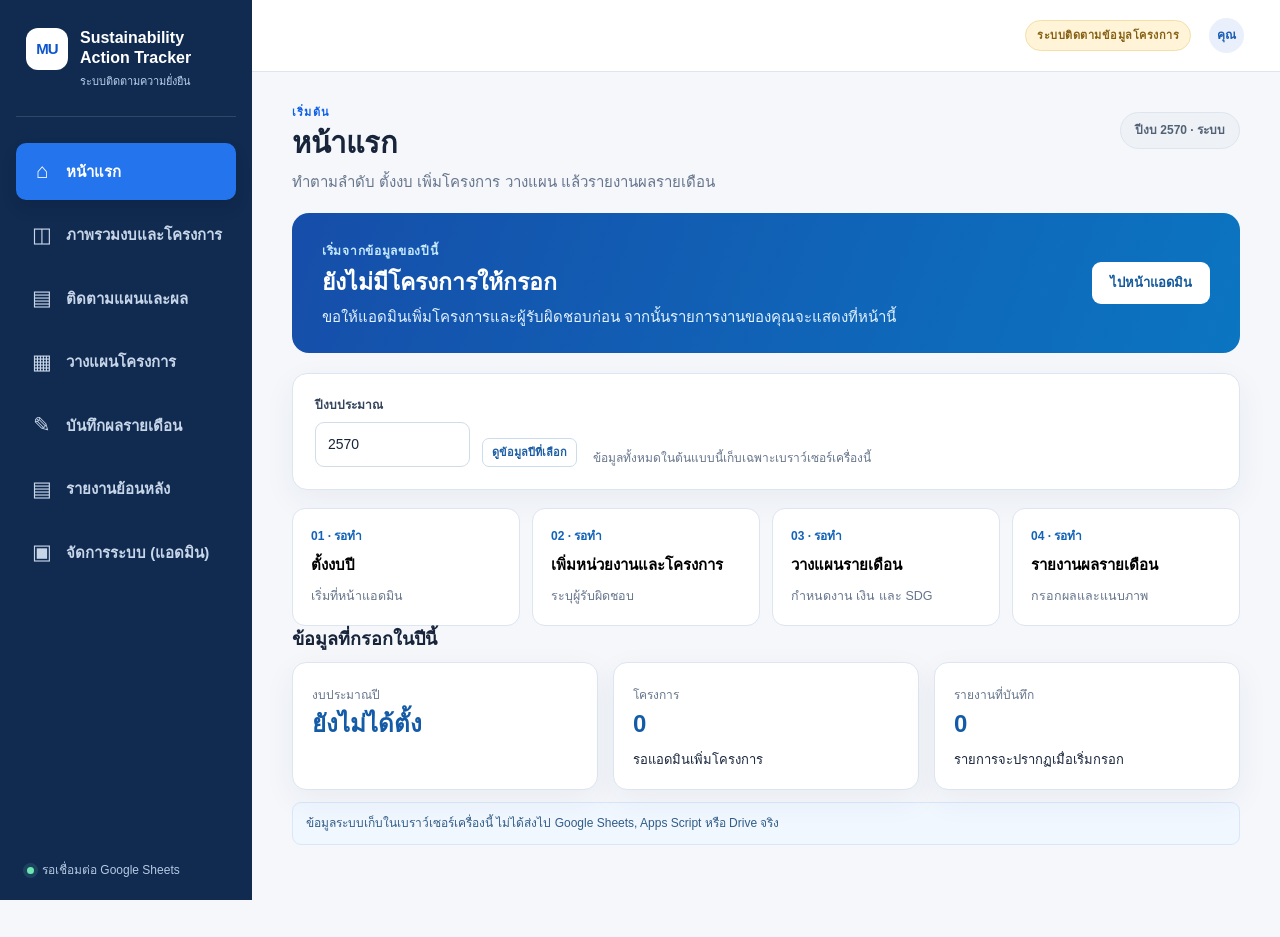
==== index.html @ d38b7654 "Publish web entrypoint at repository root" ====
<!doctype html>
<html lang="th">
<head>
  <meta charset="utf-8">
  <meta name="viewport" content="width=device-width, initial-scale=1">
  <title>Mahidol Sustainability Action Tracker</title>
  <link rel="stylesheet" href="styles.css">
  <link rel="stylesheet" href="starter.css?v=monthly-report-layout-3">
</head>
<body>
  <div class="app-shell">
    <aside class="sidebar" aria-label="เมนูหลัก">
      <div class="brand"><span class="brand-mark">MU</span><div><strong>Sustainability<br>Action Tracker</strong><small>ระบบติดตามความยั่งยืน</small></div></div>
      <nav class="side-nav">
        <button class="nav-item active" data-page="home"><span class="nav-icon">⌂</span> หน้าแรก</button>
        <button class="nav-item" data-page="dashboard"><span class="nav-icon">◫</span> ภาพรวมงบและโครงการ</button>
        <button class="nav-item" data-page="review"><span class="nav-icon">▤</span> ติดตามแผนและผล</button>
        <button class="nav-item" data-page="plan"><span class="nav-icon">▦</span> วางแผนโครงการ</button>
        <button class="nav-item" data-page="report"><span class="nav-icon">✎</span> บันทึกผลรายเดือน</button>
        <button class="nav-item" data-page="archive"><span class="nav-icon">▤</span> รายงานย้อนหลัง</button>
        <button class="nav-item" data-page="admin"><span class="nav-icon">▣</span> จัดการระบบ (แอดมิน)</button>
      </nav>
      <div class="sidebar-foot"><span class="pulse-dot"></span> รอเชื่อมต่อ Google Sheets</div>
    </aside>
    <main class="main-area">
      <header class="topbar"><div class="mobile-brand">MU <span>Sustainability Action Tracker</span></div><div class="topbar-right"><span class="prototype-pill">ระบบติดตามข้อมูลโครงการ</span><span class="avatar" title="ผู้ใช้งาน">คุณ</span></div></header>
      <div id="toast" class="toast" role="status" aria-live="polite"></div>
      <div id="screen" class="starter-screen"></div>
    </main>
  </div>
  <script src="starter.js?v=production-empty-1"></script>
</body>
</html>
---- styles.css ----
:root{--blue:#0d5fe8;--blue-dark:#123b79;--blue-light:#edf5ff;--ink:#17243a;--muted:#66758c;--line:#dce5f0;--bg:#f5f7fb;--white:#fff;--green:#14805d;--amber:#a76600;--red:#c63f49;--shadow:0 10px 32px rgba(27,50,86,.06)}
*{box-sizing:border-box}html{scroll-behavior:smooth}body{margin:0;background:var(--bg);color:var(--ink);font-family:"Leelawadee UI","Sarabun",Tahoma,Arial,sans-serif;font-size:15px;line-height:1.55}button,input,select,textarea{font:inherit}button{cursor:pointer}button:disabled{cursor:not-allowed;opacity:.5}input,select,textarea{outline:none}input:focus,select:focus,textarea:focus{border-color:#6fa5ff!important;box-shadow:0 0 0 3px rgba(13,95,232,.12)}.app-shell{display:flex;min-height:100vh}.sidebar{width:252px;flex:0 0 252px;background:#102a50;color:#fff;padding:28px 16px 20px;display:flex;flex-direction:column;position:sticky;top:0;height:100vh}.brand{display:flex;gap:12px;align-items:flex-start;padding:0 10px 26px;border-bottom:1px solid rgba(255,255,255,.13)}.brand-mark{display:grid;place-items:center;width:42px;height:42px;border-radius:12px;background:#fff;color:#0e56cd;font-weight:800;letter-spacing:-1px}.brand strong{display:block;line-height:1.22;font-size:16px}.brand small{display:block;font-size:11px;color:#b9d0ee;margin-top:6px}.side-nav{display:grid;gap:7px;margin-top:26px}.nav-item{border:0;background:transparent;color:#c7d5e8;padding:12px 14px;text-align:left;border-radius:10px;font-weight:600;display:flex;align-items:center;gap:12px}.nav-item:hover{background:rgba(255,255,255,.08);color:#fff}.nav-item.active{background:#2374ed;color:#fff;box-shadow:0 8px 16px rgba(0,0,0,.1)}.nav-icon{width:24px;text-align:center;font-size:21px;font-weight:400}.sidebar-foot{margin-top:auto;color:#b5cae4;font-size:12px;padding:16px 11px 0;display:flex;align-items:center;gap:8px}.pulse-dot{width:7px;height:7px;border-radius:50%;background:#6de5b5;box-shadow:0 0 0 4px rgba(109,229,181,.13)}.main-area{flex:1;min-width:0}.topbar{height:72px;background:#fff;border-bottom:1px solid var(--line);display:flex;align-items:center;justify-content:flex-end;padding:0 36px}.topbar-right{display:flex;align-items:center;gap:18px}.prototype-pill{font-size:11px;font-weight:800;letter-spacing:.5px;color:#856014;background:#fff4d7;border:1px solid #f3dfa7;padding:6px 11px;border-radius:100px}.avatar{display:grid;place-items:center;width:35px;height:35px;border-radius:50%;background:#e9f0fc;color:#1b5db4;font-size:12px;font-weight:800}.mobile-brand{display:none}.view{display:none;max-width:1450px;margin:auto;padding:32px 40px 80px}.view.active{display:block}.page-head{display:flex;justify-content:space-between;align-items:flex-start;gap:20px;margin-bottom:24px}.eyebrow{margin:0 0 4px;text-transform:uppercase;letter-spacing:1.2px;color:var(--blue);font-size:11px;font-weight:800}.page-head h1{font-size:29px;line-height:1.3;margin:0 0 7px;letter-spacing:-.5px}.muted{color:var(--muted);margin:0}.deadline-chip,.status-pill,.readonly-pill{display:inline-flex;white-space:nowrap;align-items:center;border-radius:100px;padding:8px 14px;font-size:12px;font-weight:700;border:1px solid #d9e7ff;background:#edf5ff;color:#1f61b7;margin-top:8px}.status-pill.dirty{background:#fff5e6;border-color:#f1daa8;color:#926000}.status-pill.saved{background:#eaf8f1;border-color:#bfe7d0;color:var(--green)}.readonly-pill{background:#eef2f7;border-color:#dfe5ee;color:#526174}.hero-panel{border-radius:18px;background:linear-gradient(115deg,#164eaa,#0a71cb 62%,#0788bb);color:#fff;display:flex;align-items:center;justify-content:space-between;gap:20px;padding:29px 34px;min-height:154px;box-shadow:0 16px 30px rgba(17,87,167,.16)}.hero-panel h2{margin:7px 0;font-size:23px}.hero-panel p{margin:0;color:#d9edff}.kicker{font-size:12px;letter-spacing:.7px;font-weight:700;color:#c5e9ff}.hero-stat{background:rgba(255,255,255,.14);padding:14px 22px;border:1px solid rgba(255,255,255,.2);border-radius:14px;text-align:center;min-width:138px}.hero-stat strong{display:block;font-size:31px;line-height:1.2}.hero-stat span{font-size:11px;color:#e0f1ff}.section-title{font-size:19px;margin:32px 0 16px}.action-grid{display:grid;grid-template-columns:repeat(4,minmax(0,1fr));gap:14px}.action-card{text-align:left;border:1px solid var(--line);border-radius:15px;background:#fff;padding:20px;display:flex;flex-direction:column;min-height:192px;box-shadow:var(--shadow);transition:transform .18s,border-color .18s}.action-card:hover{transform:translateY(-3px);border-color:#88b4fa}.action-card.primary{border:2px solid #3981ed;padding:19px;background:linear-gradient(180deg,#f5faff,#fff)}.action-num{width:30px;height:30px;display:grid;place-items:center;border-radius:9px;background:#e8f0fc;color:var(--blue);font-size:12px;font-weight:800;margin-bottom:14px}.action-card strong{font-size:17px;margin-bottom:6px}.action-card>span:nth-of-type(2){font-size:13px;color:var(--muted);line-height:1.5}.action-card b{font-size:12px;color:var(--blue);margin-top:auto;padding-top:16px}.info-strip{display:flex;align-items:center;gap:15px;background:#eaf2ff;border:1px solid #d1e2fa;color:#2f567f;border-radius:12px;padding:15px 18px;margin-top:24px;font-size:13px}.info-strip strong{color:#1e4e89;white-space:nowrap}.info-strip .btn{margin-left:auto;white-space:nowrap}.card{background:var(--white);border:1px solid var(--line);border-radius:15px;box-shadow:var(--shadow);padding:22px;margin-bottom:20px}.selector-card{padding:20px 22px}.form-grid{display:grid;gap:16px}.form-grid.four{grid-template-columns:2.4fr 1fr 1fr 1fr}.form-grid.three{grid-template-columns:2.4fr 1fr 1.3fr}.form-grid.two{grid-template-columns:1.25fr 2fr}label{display:block;color:#34445b;font-size:12px;font-weight:700}label>input,label>select,label>textarea{display:block;width:100%;margin-top:7px;border:1px solid #d1dce9;border-radius:9px;background:#fff;color:var(--ink);padding:11px 12px;font-size:14px;font-weight:500}input[readonly]{background:#f4f6f9;color:#5d6c7e}textarea{resize:vertical;min-height:95px}.selector-hint{color:#718197;font-size:12px;margin-top:14px}.section-heading{display:flex;justify-content:space-between;align-items:center;gap:20px;margin:30px 0 14px}.section-heading>div{display:flex;align-items:center;gap:13px}.section-count{width:34px;height:34px;display:grid;place-items:center;border-radius:11px;background:#e7f0ff;color:var(--blue);font-weight:800}.section-heading h2{margin:0;font-size:18px}.section-heading p{margin:2px 0 0;color:var(--muted);font-size:12px}.legend-money{background:#e7f3ff;border:1px solid #cce4fb;border-radius:7px;color:#2861a1;padding:6px 9px;font-size:11px;font-weight:700;white-space:nowrap}.table-card{padding:0;overflow:hidden}.table-scroll{overflow:auto;max-width:100%}table{border-collapse:separate;border-spacing:0;width:100%;min-width:920px}th,td{border-bottom:1px solid #e4eaf2;border-right:1px solid #edf1f6;padding:13px 12px;text-align:center}th:last-child,td:last-child{border-right:0}thead th{position:sticky;top:0;z-index:2;background:#edf3fa;color:#354960;white-space:nowrap;font-size:12px;font-weight:800}.plan-table th:first-child,.review-table th:first-child{position:sticky;left:0;z-index:3;min-width:130px;text-align:left}.plan-table tbody th,.review-table tbody th{background:#fff;color:#3f5067;font-size:13px}.plan-table tbody tr:nth-child(even) th,.review-table tbody tr:nth-child(even) th{background:#f9fbfd}.plan-table thead th:first-child,.review-table thead th:first-child{z-index:4}.plan-table tfoot th{position:sticky;left:0;z-index:3;background:#edf3fa}.plan-table tbody tr:nth-child(even) td,.review-table tbody tr:nth-child(even) td{background:#fbfcfe}.plan-table .money-col,.plan-table tbody tr:nth-child(even) .money-col{background:#eaf5ff}.plan-table thead .money-col,.plan-table tfoot .money-col{background:#d8ebff}.plan-table input{width:82px;max-width:100%;border:1px solid #d2ddea;border-radius:8px;padding:8px 5px;text-align:center;color:#1c3d65;background:#fff}.plan-table input.plan-money{width:112px;background:#f8fcff}.plan-table tfoot td,.plan-table tfoot th{font-weight:800;color:#145eb8;background:#edf3fa}.table-note{margin:0;padding:10px 18px;color:#7a8a9e;font-size:11px}.expense-plan-list{display:grid;gap:12px}.expense-plan-row{display:grid;grid-template-columns:2fr 1.2fr 1fr;gap:14px}.budget-summary{display:flex;justify-content:flex-end;gap:26px;border-top:1px solid var(--line);margin-top:18px;padding-top:15px;color:var(--muted);font-size:12px}.budget-summary strong{color:var(--ink);font-size:14px;margin-left:5px}.bottom-action{position:sticky;bottom:0;background:rgba(245,247,251,.95);backdrop-filter:blur(10px);border-top:1px solid var(--line);margin:30px -40px -80px;padding:15px 40px;display:flex;align-items:center;justify-content:space-between;z-index:5}.check-text{color:var(--muted);font-size:12px}.btn{border:1px solid transparent;border-radius:9px;padding:10px 17px;font-size:13px;font-weight:800;white-space:nowrap}.primary-btn{background:var(--blue);color:#fff;box-shadow:0 5px 12px rgba(13,95,232,.18)}.primary-btn:hover{background:#0b54ce}.quiet-btn{background:#fff;border-color:#d2deeb;color:#315273}.quiet-btn:hover{background:#f5f9ff}.report-layout{display:grid;grid-template-columns:218px minmax(0,1fr);gap:18px}.steps-nav{align-self:start;background:#fff;border:1px solid var(--line);border-radius:14px;padding:10px;box-shadow:var(--shadow);position:sticky;top:90px}.step-btn{border:0;background:transparent;text-align:left;width:100%;display:flex;gap:11px;align-items:center;border-radius:9px;padding:12px;color:#596b82}.step-btn:hover{background:#f4f8fc}.step-btn.active{background:#eaf3ff;color:#1459b2}.step-btn>span{width:26px;height:26px;display:grid;place-items:center;flex:0 0 26px;background:#e3eaf2;border-radius:50%;font-size:12px;font-weight:800}.step-btn.active>span{background:var(--blue);color:#fff}.step-btn strong{display:block;font-size:12px}.step-btn small{font-size:10px;color:#8290a0}.step-panel{background:#fff;border:1px solid var(--line);border-radius:15px;box-shadow:var(--shadow);padding:28px;min-height:580px}.report-step{display:none}.report-step.active{display:block}.panel-head{border-bottom:1px solid #e5ebf3;padding-bottom:17px;margin-bottom:21px}.step-label{display:block;color:var(--blue);font-size:11px;font-weight:800;margin-bottom:5px}.panel-head h2{margin:0 0 5px;font-size:22px}.panel-head p{color:var(--muted);font-size:13px;margin:0}.progress-grid{display:grid;grid-template-columns:repeat(2,minmax(0,1fr));gap:14px}.progress-card{border:1px solid #e0e8f2;border-radius:11px;padding:16px}.progress-card>div:first-child{display:flex;align-items:center;justify-content:space-between;gap:9px}.progress-card strong{font-size:13px}.progress-card p{margin:9px 0;color:var(--muted);font-size:11px}.progress-card small{display:block;color:#728399;margin-top:7px;font-size:10px}.progress-card>input,.input-with-unit input{width:100%;max-width:130px;border:1px solid #d2ddea;border-radius:8px;padding:9px 10px}.progress-card>input:disabled{background:#f4f6f9;color:#8b9aaa}.input-with-unit{display:flex;align-items:center;gap:8px}.input-with-unit span{font-size:11px;color:var(--muted)}.done-tag,.plan-tag{border-radius:100px;font-size:10px;font-weight:800;padding:4px 7px;white-space:nowrap}.done-tag{background:#e6f6ec;color:#14805d}.plan-tag{background:#eaf3ff;color:#2366b2}.inline-status{background:#fff5e5;border:1px solid #f4dea9;color:#925b00;border-radius:10px;padding:12px 14px;font-size:12px;font-weight:700;margin-top:16px}.inline-status.ontrack{background:#eaf8f0;border-color:#bfe7d0;color:#14754f}.step-actions{display:flex;justify-content:flex-end;gap:10px;margin-top:22px}.definition-row{display:grid;grid-template-columns:repeat(3,minmax(0,1fr));gap:10px;margin-bottom:18px}.definition-row span{font-size:11px;color:#52647c;background:#f3f7fc;border:1px solid #e0e9f5;border-radius:9px;padding:11px}.definition-row b{display:block;color:#1e4e88;margin-bottom:3px}.expense-entry{border:1px solid #dce6f2;border-radius:11px;padding:17px;margin-bottom:14px}.entry-title{display:flex;align-items:center;justify-content:space-between;gap:12px;border-bottom:1px solid #edf1f6;padding-bottom:10px;margin-bottom:13px}.entry-title h3{font-size:14px;margin:3px 0 0}.entry-title>span{font-size:11px;color:#667992;white-space:nowrap}.entry-code{font-size:10px;color:var(--blue);font-weight:800}.entry-controls{display:grid;grid-template-columns:1fr 1.3fr 1fr;align-items:center;gap:14px}.entry-controls label>input[type=number]{max-width:160px}.check-line{display:flex;align-items:center;flex-wrap:wrap;gap:5px;font-size:12px}.check-line input{accent-color:var(--blue);width:16px;height:16px}.check-line small{flex-basis:100%;color:#75879a;margin-left:21px;font-size:10px;font-weight:400}.file-button{border:1px dashed #9ec1f0;border-radius:9px;padding:10px;background:#f5faff;color:#145eb8;text-align:center;font-size:11px;cursor:pointer}.file-button input{display:none}.evidence-name{font-size:10px;color:#8592a4;margin-top:7px}.money-totals{display:flex;justify-content:space-between;gap:15px;background:#f2f7fd;border-radius:10px;padding:15px 17px;font-size:12px;color:#5a6c84}.money-totals strong{display:block;color:#1458af;font-size:18px;margin-top:3px}.form-stack{display:grid;gap:17px}.form-stack em{font-style:normal;color:var(--red);font-size:11px}.upload-zone{border:1.5px dashed #9dbfe9;border-radius:11px;padding:18px 20px;background:#f8fbff;color:#175da9;cursor:pointer}.upload-zone span{display:block;font-size:11px;font-weight:400;color:#7c8a9c;margin-top:3px}.upload-zone input{display:block;font-size:11px;margin-top:12px}.files-columns{display:grid;grid-template-columns:1fr 1fr;gap:13px;margin-top:17px}.file-box{border:1px solid var(--line);border-radius:10px;overflow:hidden}.file-box h3{font-size:12px;margin:0;padding:11px 13px;background:#f5f8fc;display:flex;justify-content:space-between}.file-box h3 span{color:var(--blue)}.file-box ul{list-style:none;margin:0;padding:4px 12px}.file-box li{display:flex;align-items:center;justify-content:space-between;gap:6px;padding:10px 0;border-bottom:1px solid #edf1f5;color:#677a91;font-size:11px}.file-box li:last-child{border:0}.file-box li span{min-width:0;overflow-wrap:anywhere}.file-box li small{display:block;color:#95a2b1;font-size:10px}.file-box li>div{white-space:nowrap}.text-btn{border:0;background:none;color:var(--blue);font-size:10px;padding:4px}.text-btn.danger{color:var(--red)}.history{border:1px solid var(--line);border-radius:10px;margin-top:15px}.history summary{list-style:none;cursor:pointer;padding:12px 14px;font-size:12px;font-weight:800}.history summary::-webkit-details-marker{display:none}.history summary span{float:right;color:var(--blue);font-weight:600}.history-row{display:flex;justify-content:space-between;gap:12px;padding:10px 14px;border-top:1px solid #edf1f6;font-size:11px}.history-row span{color:var(--muted)}.review-summary{display:grid;grid-template-columns:1.3fr 1fr;gap:10px}.review-summary>div{border:1px solid var(--line);border-radius:9px;padding:13px}.review-summary span{display:block;color:var(--muted);font-size:10px}.review-summary strong{font-size:13px}.validation-box{border:1px solid #d1e7d7;color:#177151;background:#eefaf2;border-radius:9px;padding:13px;font-size:12px;margin-top:17px}.validation-box.error{background:#fff1f0;border-color:#f0c5c2;color:#ba3b42}.mini-kpis{display:grid;grid-template-columns:repeat(3,1fr);gap:14px;margin-bottom:16px}.mini-kpis>div{background:#fff;border:1px solid var(--line);border-radius:11px;padding:17px 18px;box-shadow:var(--shadow)}.mini-kpis span{display:block;color:var(--muted);font-size:11px}.mini-kpis strong{font-size:23px;color:#164c91}.review-table th,.review-table td{font-size:12px}.green-badge,.amber-badge{border-radius:100px;padding:5px 8px;font-size:10px;font-weight:800;white-space:nowrap}.green-badge{background:#e8f7ed;color:#14764d}.amber-badge{background:#fff2d7;color:#9c6900}.toast{position:fixed;right:22px;bottom:22px;z-index:50;max-width:360px;background:#173a6c;color:#fff;padding:13px 17px;border-radius:10px;box-shadow:0 14px 30px rgba(0,0,0,.2);font-size:12px;opacity:0;transform:translateY(12px);pointer-events:none;transition:.22s}.toast.show{opacity:1;transform:translateY(0)}
@media(max-width:1150px){.action-grid{grid-template-columns:repeat(2,1fr)}.form-grid.four{grid-template-columns:repeat(2,1fr)}.definition-row{grid-template-columns:1fr}.entry-controls{grid-template-columns:repeat(2,1fr)}}
@media(max-width:800px){.app-shell{display:block}.sidebar{position:static;width:auto;height:auto;padding:12px;display:block}.brand,.sidebar-foot{display:none}.side-nav{display:flex;overflow:auto;margin:0;gap:4px}.nav-item{flex:0 0 auto;padding:9px 10px;font-size:11px}.nav-icon{display:none}.topbar{height:54px;padding:0 16px;justify-content:space-between}.mobile-brand{display:block;font-weight:900;color:var(--blue);font-size:14px}.mobile-brand span{font-size:10px;color:#49617d}.prototype-pill{font-size:9px;padding:4px 7px}.avatar{display:none}.view{padding:23px 17px 60px}.page-head{display:block}.page-head h1{font-size:24px}.deadline-chip,.status-pill,.readonly-pill{margin-top:12px}.hero-panel{padding:23px;display:block}.hero-stat{display:inline-block;margin-top:15px}.form-grid.four,.form-grid.three,.form-grid.two{grid-template-columns:1fr 1fr}.report-layout{display:block}.steps-nav{position:static;display:flex;overflow:auto;gap:4px;margin-bottom:12px}.step-btn{min-width:138px}.step-btn small{display:none}.step-panel{padding:19px}.bottom-action{margin:26px -17px -60px;padding:12px 17px}.files-columns{grid-template-columns:1fr}.mini-kpis{grid-template-columns:1fr 1fr}}
@media(max-width:540px){.action-grid,.progress-grid,.form-grid.four,.form-grid.three,.form-grid.two,.expense-plan-row,.entry-controls,.review-summary{grid-template-columns:1fr}.action-card{min-height:155px}.info-strip,.money-totals,.budget-summary,.entry-title{display:block}.info-strip>*+*,.money-totals>*+*,.budget-summary>*+*{display:block;margin-top:8px}.entry-title>span{display:block;margin-top:8px}.section-heading{align-items:flex-start}.legend-money{white-space:normal}.step-actions{flex-wrap:wrap}.step-actions .btn{flex:1}.mini-kpis{grid-template-columns:1fr}.prototype-pill{max-width:180px;white-space:normal}.topbar-right{gap:0}}
@media(min-width:801px) and (max-width:1200px){.app-shell{display:block}.sidebar{position:static;width:auto;height:auto;padding:11px 20px;display:block}.brand,.sidebar-foot{display:none}.side-nav{display:flex;overflow:auto;margin:0;gap:5px}.nav-item{flex:0 0 auto;padding:9px 13px;font-size:12px}.nav-icon{display:none}.view{padding:28px 26px 65px}.report-layout{display:block}.steps-nav{position:static;display:flex;overflow:auto;gap:4px;margin-bottom:12px}.step-btn{min-width:150px}.step-btn small{display:none}.bottom-action{margin:30px -26px -65px;padding:15px 26px}}
.exec-shortcut{display:flex;align-items:center;gap:14px;width:100%;margin:16px 0 0;padding:16px 19px;text-align:left;border:1px solid #c5ddf8;border-radius:12px;background:#edf6ff;color:#29547e}.exec-shortcut strong{color:#155bb0;white-space:nowrap}.exec-shortcut span{font-size:12px}.exec-shortcut b{font-size:12px;color:#0d5fe8;margin-left:auto;white-space:nowrap}.exec-filter{margin-bottom:15px}.freshness{font-size:11px;color:#677a91;margin:13px 0 0}.freshness strong{color:#194d86}.exec-message{display:flex;justify-content:space-between;gap:18px;align-items:center;border:1px solid #bcdaf8;border-radius:15px;padding:20px 23px;margin-bottom:15px;background:linear-gradient(115deg,#edf6ff,#fff);box-shadow:var(--shadow)}.exec-message-label{color:#125cb4;font-size:10px;font-weight:900;letter-spacing:.5px}.exec-message h2{font-size:18px;margin:3px 0 4px}.exec-message p{margin:0;color:#5d7188;font-size:12px}.exec-message-count{border-radius:100px;background:#fff1da;border:1px solid #f2d6a3;color:#a16600;padding:8px 11px;white-space:nowrap;font-size:11px;font-weight:800}.exec-kpis{display:grid;grid-template-columns:repeat(4,minmax(0,1fr));gap:12px;margin-bottom:15px}.exec-kpi{background:#fff;border:1px solid var(--line);border-radius:13px;padding:18px;box-shadow:var(--shadow)}.exec-kpi span{display:block;font-size:11px;color:#60758c;font-weight:700}.exec-kpi strong{display:block;font-size:24px;line-height:1.25;margin:8px 0;color:#153c71}.exec-kpi small{font-size:10px;color:#6b7f94}.exec-grid{display:grid;grid-template-columns:1.35fr 1fr;gap:15px}.exec-grid.middle{grid-template-columns:1.35fr 1fr}.exec-card{min-width:0;padding:21px;margin-bottom:15px}.card-title-row{display:flex;justify-content:space-between;align-items:flex-start;gap:10px;margin-bottom:14px}.card-title-row h2{font-size:16px;margin:0 0 3px}.card-title-row p{font-size:11px;color:#748398;margin:0}.priority-chip{font-size:10px;border-radius:100px;background:#fff0dd;color:#a86705;padding:5px 8px;white-space:nowrap;font-weight:800}.exec-actions{display:grid;gap:9px}.action-row{display:grid;grid-template-columns:10px 1fr auto;align-items:start;gap:11px;padding:10px 0;border-bottom:1px solid #edf1f5}.action-row:last-child{border:0}.action-severity{width:8px;height:8px;border-radius:50%;background:#df7052;margin-top:6px}.action-severity.amber{background:#e5ae3c}.action-row strong{display:block;font-size:12px}.action-row p{font-size:11px;color:#6a7d93;margin:2px 0}.action-row small{font-size:10px;color:#8b9bad}.action-row button{border:1px solid #cddff4;background:#f5faff;color:#1d63ad;border-radius:7px;padding:6px 9px;font-size:10px;font-weight:800}.yoy-highlight{background:#eff6ff;border:1px solid #d7e8fb;padding:15px;border-radius:10px;margin-bottom:14px}.yoy-highlight span,.yoy-highlight small{display:block;color:#6a7d93;font-size:10px}.yoy-highlight strong{display:block;color:#184e91;font-size:19px;margin:3px 0}.budget-bars{display:grid;gap:10px}.budget-bar-line{display:grid;grid-template-columns:1fr auto;gap:3px 8px;align-items:center}.budget-bar-line>span{font-size:11px;color:#485f78}.budget-bar-line>b{font-size:10px;color:#315b87}.budget-bar-line>div{grid-column:1/-1;height:6px;background:#edf1f7;border-radius:100px;overflow:hidden}.budget-bar-line>div i{display:block;height:100%;background:#3482df;border-radius:100px}.exec-chart{height:245px;min-width:0}.exec-chart svg{width:100%;height:100%;display:block}.chart-asof{color:#526d8c;background:#f2f6fb;padding:5px 8px;border-radius:7px;font-size:10px;white-space:nowrap}.chart-legend{display:flex;gap:15px;flex-wrap:wrap;font-size:10px;color:#5b7088;margin:7px 0 0}.chart-legend span{display:flex;align-items:center;gap:5px}.chart-legend .line{display:inline-block;width:18px;height:3px;border-radius:3px}.chart-legend .baseline{background:#2c74da}.chart-legend .actual{background:#15956e}.chart-legend .forecast{background:#e3a539}.status-flag{font-size:10px;border-radius:100px;padding:5px 9px;background:#fff2db;color:#a66300;font-weight:800;white-space:nowrap}.status-flag.good{background:#e8f7ef;color:#16754f}.status-flag.alert{background:#ffebed;color:#b44450}.timeline-compare{display:grid;grid-template-columns:1fr 1fr;gap:8px}.timeline-compare>div{background:#f6f9fc;border:1px solid #e4ebf2;border-radius:8px;padding:9px}.timeline-compare span{font-size:10px;color:#6c7f94;display:block}.timeline-compare strong{font-size:12px;color:#244463}.exec-project-note{font-size:11px;color:#40576e;margin:13px 0}.decision-box{border-left:3px solid #e1a742;background:#fff8eb;padding:11px 13px;border-radius:0 8px 8px 0}.decision-box strong{font-size:11px;color:#97630d}.decision-box p{font-size:11px;margin:3px 0;color:#5e6170}.decision-box small{font-size:10px;color:#8b806f}.peer-table{min-width:950px}.peer-table thead th{text-align:left}.peer-table tbody td,.peer-table tbody th{text-align:left;font-size:11px}.peer-table tbody tr{cursor:pointer}.peer-table tbody tr:hover td,.peer-table tbody tr:hover th{background:#eef6ff}.peer-table tbody tr.selected td,.peer-table tbody tr.selected th{background:#eaf3ff}.peer-table .negative{color:#bd4550;font-weight:800}.peer-table .positive{color:#128260;font-weight:800}.peer-status{font-size:10px;font-weight:800;border-radius:100px;padding:4px 7px;white-space:nowrap}.peer-status.delayed{background:#ffebec;color:#ba4350}.peer-status.ahead{background:#e9f7ef;color:#197c57}.peer-status.ontrack{background:#eaf3ff;color:#1c61af}.table-tip{font-size:10px;color:#72869d;white-space:nowrap}.exec-process{border:1px solid #dbe6f3;border-radius:13px;padding:17px 20px;background:#fff}.exec-process h2{font-size:15px;margin:0 0 12px}.exec-process>div{display:grid;grid-template-columns:repeat(4,1fr);gap:8px}.exec-process>div span{background:#f2f7fd;color:#285985;border-radius:8px;padding:10px;font-size:11px;font-weight:800}.exec-process p{font-size:11px;color:#6e8092;margin:12px 0 0}.schedule-baseline{border:1px solid #dbe8f6;border-radius:10px;background:#f4f9ff;padding:12px 14px;margin-bottom:16px;display:flex;gap:18px;align-items:center;flex-wrap:wrap}.schedule-baseline span{font-size:11px;color:#5c7190}.schedule-baseline strong{color:#164e95}.forecast-box{background:#f7faff;border:1px solid #dce9f9;border-radius:10px;padding:15px}.forecast-box h3{font-size:13px;margin:0 0 3px}.forecast-box p{font-size:11px;color:#71839a;margin:0 0 10px}.forecast-box label{max-width:280px}.forecast-box>small{display:block;color:#a26806;margin-top:9px;font-size:10px}
@media(max-width:1250px){.exec-kpis{grid-template-columns:repeat(2,1fr)}.exec-grid,.exec-grid.middle{grid-template-columns:1fr}.exec-chart{height:270px}}
@media(max-width:650px){.exec-kpis{grid-template-columns:1fr 1fr}.exec-kpi{padding:13px}.exec-kpi strong{font-size:18px}.exec-message{display:block}.exec-message-count{display:inline-block;margin-top:10px}.exec-shortcut{display:block}.exec-shortcut span{display:block;margin:4px 0}.exec-shortcut b{display:block;margin:7px 0 0}.timeline-compare{grid-template-columns:1fr 1fr}.exec-process>div{grid-template-columns:1fr 1fr}.exec-card{padding:16px}}
#view-executive .form-grid.three{grid-template-columns:.7fr 1.25fr 1.7fr}
.peer-status.pending{background:#fff2d9;color:#96630b}
.extension-state{display:inline-block;margin-top:11px;padding:5px 9px;border-radius:7px;background:#fff3df;color:#936309;font-size:11px;font-weight:800}
@media(max-width:800px){#view-executive .form-grid.three{grid-template-columns:1fr 1.5fr}#view-executive .form-grid.three label:last-child{grid-column:1/-1}}
@media(max-width:540px){#view-executive .form-grid.three{grid-template-columns:1fr}}
.peer-status.pending{background:#f0f2f5;color:#69788a}
---- starter.css ----
.starter-screen{max-width:1450px;margin:auto;padding:32px 40px 80px}
.starter-screen .page-head{margin-bottom:20px}.starter-screen h2{font-size:18px;margin:0 0 8px}.starter-screen h3{font-size:15px;margin:0 0 7px}.starter-screen p{margin-top:0}.starter-screen .card{margin-bottom:18px}
.starter-banner{background:linear-gradient(110deg,#164eaa,#0b75c1);color:#fff;border-radius:17px;padding:25px 30px;margin-bottom:20px;display:flex;justify-content:space-between;align-items:center;gap:18px}.starter-banner h2{font-size:23px;margin:4px 0}.starter-banner p{color:#e2f2ff;margin:0}.starter-banner .btn{background:#fff;color:#12589c}
.starter-grid{display:grid;grid-template-columns:repeat(3,minmax(0,1fr));gap:15px}.starter-card{border:1px solid var(--line);border-radius:14px;padding:19px;background:#fff;box-shadow:var(--shadow)}.starter-card strong{font-size:24px;color:#145ba7;display:block}.starter-card span{color:var(--muted);font-size:12px}.starter-card p{font-size:13px;margin:8px 0 0}
.flow-list{display:grid;grid-template-columns:repeat(4,1fr);gap:12px}.flow-step{padding:18px;border:1px solid var(--line);background:#fff;border-radius:13px;text-align:left}.flow-step b{display:block;color:#1362ba;font-size:12px}.flow-step strong{display:block;margin:7px 0;font-size:15px}.flow-step small{color:var(--muted)}.flow-step.ready{border-color:#b7dfcf;background:#f3fbf7}
.starter-toolbar{display:flex;gap:12px;align-items:end;flex-wrap:wrap}.starter-toolbar label{min-width:155px}.starter-toolbar .btn{margin-bottom:1px}.starter-section-title{display:flex;justify-content:space-between;align-items:center;gap:12px;margin-bottom:14px;flex-wrap:wrap}.starter-section-title p{font-size:12px;color:var(--muted);margin:0}
.admin-brief{display:flex;align-items:center;justify-content:space-between;gap:18px;margin:18px 0 14px;padding:20px 22px;border:1px solid #cbdff5;border-radius:14px;background:linear-gradient(105deg,#edf6ff,#fff)}.admin-brief small{display:block;color:#2866a7;font-weight:800;font-size:11px}.admin-brief h2{margin:5px 0 6px}.admin-brief p{margin:0;color:#405c7b;font-size:13px}.admin-brief-count{flex:none;border-radius:99px;padding:8px 12px;background:#e7f1ff;color:#215d9d;font-size:12px;font-weight:700}.admin-shortcuts{display:flex;gap:8px;flex-wrap:wrap;margin:0 0 18px}.admin-shortcuts button{border:1px solid #cddbec;background:#fff;color:#235b97;border-radius:9px;padding:9px 13px;font-size:12px;font-weight:700;cursor:pointer}.admin-shortcuts button:hover,.admin-shortcuts button:focus-visible{background:#eaf4ff;border-color:#8db9eb}.admin-overview .starter-section-title small{font-size:11px;color:#2866a7;font-weight:800}.admin-overview-grid{display:grid;grid-template-columns:repeat(4,minmax(0,1fr));gap:10px;margin:16px 0}.admin-overview-grid>div{min-width:0;padding:15px;border:1px solid #dce7f2;border-radius:10px;background:#f8fbff}.admin-overview-grid>div.remaining{background:#fff9ec;border-color:#f3dfaa}.admin-overview-grid>div.over-budget{background:#fff0f1;border-color:#f2c6ca}.admin-overview-grid span,.admin-overview-grid small{display:block;color:#657b92;font-size:11px}.admin-overview-grid strong{display:block;color:#1c5f9f;font-size:19px;overflow-wrap:anywhere;margin:7px 0 4px}.admin-overview-grid .remaining strong{color:#a5730f}.admin-overview-grid .over-budget strong{color:#bd3e4c}.admin-budget-meter{height:10px;background:#e9f0f7;border-radius:99px;overflow:hidden}.admin-budget-meter span{display:block;height:100%;background:linear-gradient(90deg,#3196c5,#118a6b);border-radius:inherit;transition:width .2s}.admin-meter-note{color:#647b92;font-size:11px;margin:7px 0 0!important}.starter-screen section[id^="admin-"]{scroll-margin-top:24px}.starter-screen section[id^="admin-"]>.starter-section-title{margin-bottom:0}.starter-screen section[id^="admin-"]:not(.is-collapsed)>.starter-section-title{margin-bottom:14px}.admin-panel-toggle{margin-left:auto;flex:none;border:1px solid #cbdced;background:#f6faff;color:#1c5ea5;border-radius:8px;padding:7px 11px;font-size:11px;font-weight:800;cursor:pointer}.admin-panel-toggle:hover,.admin-panel-toggle:focus-visible{background:#e7f2ff;border-color:#91b8e4}.admin-panel-body[hidden]{display:none!important}
.admin-history-note,.admin-reset-note{font-size:12px;color:#647b92;margin:0 0 10px!important}.admin-history-list{max-height:390px;overflow-y:auto;overscroll-behavior:contain;padding:2px 8px 2px 1px;scrollbar-gutter:stable}.admin-history-list:focus-visible{outline:2px solid #2877d5;outline-offset:3px;border-radius:8px}.admin-history-list .file-item{min-width:0}.admin-history-list .file-item>div{min-width:0}.admin-history-list .file-item strong,.admin-history-list .file-item small{overflow-wrap:anywhere}.admin-history-list .file-item>small{flex:none}.admin-reset-note{color:#9b4d54}
.admin-readiness{padding:20px}.admin-readiness .starter-section-title small{font-size:11px;font-weight:800;color:#2866a7}.admin-checklist{display:grid;grid-template-columns:repeat(3,minmax(0,1fr));gap:9px}.admin-check{display:grid;grid-template-columns:27px minmax(0,1fr) auto;align-items:center;gap:9px;text-align:left;padding:11px;border:1px solid #dce6f1;border-radius:10px;background:#fff;cursor:pointer}.admin-check.is-ready{background:#f2fbf6;border-color:#c6e7d6}.admin-check.is-pending{background:#fffaf0;border-color:#f1e0b8}.admin-check-icon{display:grid;place-items:center;width:24px;height:24px;border-radius:50%;font-weight:900;background:#e9f7f0;color:#16825c}.is-pending .admin-check-icon{background:#fff0cf;color:#a56d00}.admin-check strong,.admin-check small{display:block}.admin-check strong{font-size:12px}.admin-check small{font-size:10px;color:#6a7d92;margin-top:3px}.admin-check-go{font-size:10px;color:#2866a7;font-weight:800}.admin-copy-checks{display:flex;align-items:center;gap:12px;flex-wrap:wrap}.admin-copy-checks label{display:flex;align-items:center;gap:7px}.admin-copy-checks input{width:16px;min-height:auto}.admin-copy-note{font-size:12px;color:#647b92;margin:0 0 10px!important}.admin-document-filter{display:grid;grid-template-columns:2fr 1.2fr 1.2fr 1.2fr auto;align-items:end;gap:10px;margin:15px 0}.admin-document-filter label{font-size:11px}.admin-document-filter input,.admin-document-filter select{width:100%;min-height:39px}.doc-status{display:inline-block;padding:4px 8px;border-radius:99px;font-size:10px;font-weight:800;background:#e9f7f0;color:#16825c}.doc-status.expired{background:#fff0f1;color:#bb3e4a}.doc-status.upcoming{background:#fff6df;color:#986b12}.doc-version-history{margin-top:6px;font-size:10px;color:#315f93}.doc-version-history summary,.audit-change summary{cursor:pointer;font-weight:700}.doc-version-row{display:flex;justify-content:space-between;align-items:center;gap:8px;padding:5px 2px;border-top:1px solid #e6edf5}.audit-change{margin-top:8px;color:#315f93;font-size:11px}.audit-change-grid{display:grid;grid-template-columns:1fr 1fr;gap:7px;margin-top:7px}.audit-change-grid>div{min-width:0;padding:8px;border-radius:7px;background:#f7faff;border:1px solid #e0e8f2}.audit-change-grid pre{max-height:180px;overflow:auto;white-space:pre-wrap;overflow-wrap:anywhere;font:10px/1.5 ui-monospace,SFMono-Regular,Consolas,monospace;color:#415870}.year-closed-tag{display:inline-block;padding:5px 9px;border-radius:7px;background:#fff0f1;border:1px solid #f1c9cc;color:#b43c48;font-size:11px;font-weight:800}.admin-lock-reason{font-size:12px;color:#92464e}.year-lock-banner{display:flex;align-items:center;gap:12px;margin:0 0 16px;padding:12px 15px;border:1px solid #efc9cc;border-radius:10px;background:#fff3f3;color:#98424a;font-size:12px}.year-lock-banner span{flex:1}.year-lock-banner button{border:1px solid #dfb4b9;border-radius:7px;padding:6px 10px;background:#fff;color:#9b3641;font-weight:700}.danger-btn{background:#a83d48!important;color:#fff!important;border:1px solid #a83d48!important}.danger-btn:hover{background:#8f2e39!important}.starter-screen :is(form input,form select,form textarea,form button):disabled{opacity:.55;cursor:not-allowed}
.starter-form-grid{display:grid;grid-template-columns:repeat(3,minmax(0,1fr));gap:13px}.starter-form-grid.two{grid-template-columns:repeat(2,minmax(0,1fr))}.starter-form-grid.four{grid-template-columns:repeat(4,minmax(0,1fr))}.starter-form-grid .wide{grid-column:1/-1}.starter-form-grid label{font-size:12px}.starter-form-grid input,.starter-form-grid select,.starter-form-grid textarea{width:100%;min-height:42px}.starter-actions{display:flex;gap:9px;align-items:center;margin-top:16px;flex-wrap:wrap}.starter-actions .muted{font-size:12px}.soft-note{padding:11px 13px;border-radius:9px;background:#f1f7ff;border:1px solid #d8e8fa;color:#315c87;font-size:12px;margin:12px 0}.soft-note.warn{background:#fff8e8;border-color:#efdca8;color:#896019}.empty-box{padding:29px;text-align:center;border:1px dashed #c9d8e8;background:#fbfdff;border-radius:12px;color:#60738b;font-size:13px}.empty-box strong{display:block;color:#284f78;font-size:15px;margin-bottom:5px}
.starter-form-grid input[data-money]{text-align:right;font-variant-numeric:tabular-nums}.owner-list{grid-column:1/-1;display:grid;gap:9px;margin-top:6px}.owner-list-heading{font-size:13px;font-weight:800;color:#1e416d}.owner-row{display:grid;grid-template-columns:130px minmax(0,1fr) minmax(0,1fr);gap:13px;align-items:end;border:1px solid #dce6f2;background:#f8fbff;border-radius:10px;padding:12px}.owner-role{align-self:center;font-size:13px;font-weight:800;color:#245f9f}.owner-role span{display:block;font-size:10px;color:#8b5560;font-weight:600;margin-top:3px}.current-year-tag{display:inline-block;color:#126b50;background:#e9f7f0;border:1px solid #b8e1cb;border-radius:6px;padding:5px 9px;font-size:11px;font-weight:700;margin-right:4px}
.starter-table{width:100%;min-width:700px}.starter-table th,.starter-table td{font-size:12px;text-align:left;padding:10px}.starter-table td.actions{white-space:nowrap}.mini-btn{background:#fff;color:#1c5ea5;border:1px solid #cbdced;border-radius:7px;padding:5px 9px;font-size:11px;font-weight:700;margin-right:4px}.mini-btn.danger{color:#b83742;border-color:#edc8cb}.mini-btn:hover{background:#f1f7fd}.money-cell{background:#eaf5ff!important;color:#175a9e;font-weight:700}.percent-cell input,.money-cell input{width:100%;min-width:68px;text-align:center;border:1px solid #d2deeb;border-radius:6px;padding:7px 4px}.money-cell input{background:#f8fcff}.period-table{min-width:820px}.period-table th,.period-table td{text-align:center}.period-table td:first-child,.period-table th:first-child{text-align:left;white-space:nowrap}.period-table tfoot td{font-weight:800;background:#eaf2fd;color:#135ba7}
.starter-kpis{display:grid;grid-template-columns:repeat(4,1fr);gap:12px}.starter-kpis>div{background:#fff;border:1px solid var(--line);border-radius:12px;padding:15px 17px}.starter-kpis span,.starter-kpis small{display:block;color:var(--muted);font-size:11px}.starter-kpis strong{display:block;color:#145ba7;font-size:23px;margin:3px 0}.starter-kpis strong.alert{color:#ba454e}
.two-panel{display:grid;grid-template-columns:1.2fr .8fr;gap:18px}.tag-row{display:flex;gap:7px;flex-wrap:wrap}.tag{border:1px solid #c9e2d8;background:#ebf8f1;color:#147657;border-radius:99px;font-size:11px;padding:4px 8px}.status-good{color:#14805d}.status-bad{color:#bd4d52}.status-pending{color:#9b6d20}.starter-chart{width:100%;height:240px;display:block}.chart-key{display:flex;gap:20px;color:#5f7188;font-size:11px}.chart-key i{display:inline-block;width:18px;height:0;border-top:3px solid;margin-right:5px;vertical-align:middle}.chart-key .base{border-color:#3078d7;border-top-style:dashed}.chart-key .actual{border-color:#15956e}.chart-key .forecast{border-color:#e2a535;border-top-style:dashed}
.file-list{display:grid;gap:8px}.file-item{display:flex;align-items:center;justify-content:space-between;gap:12px;padding:10px 12px;border:1px solid #e0e8f2;border-radius:9px}.file-item strong,.file-item small{display:block}.file-item small{font-size:11px;color:#6f8095}.file-item .btn-group{white-space:nowrap}.photo-grid{display:grid;grid-template-columns:repeat(5,minmax(0,1fr));gap:10px}.photo-choice{border:1px solid #dce6f1;border-radius:9px;overflow:hidden;background:#fff}.photo-choice.selected{border:2px solid #2877d5}.photo-choice img{width:100%;height:95px;object-fit:cover;display:block}.photo-choice button{width:100%;border:0;background:#f5f9fe;color:#1b5ea8;font-size:11px;padding:6px}.photo-choice input{width:calc(100% - 12px);margin:6px;border:1px solid #d6e0ec;border-radius:5px;padding:4px;font-size:11px}.report-photo-grid{display:grid;grid-template-columns:1.5fr 1fr 1fr;gap:8px}.report-photo-grid figure{margin:0;border:1px solid #e1e9f2;border-radius:8px;overflow:hidden}.report-photo-grid img{width:100%;height:140px;object-fit:cover;display:block}.report-photo-grid figcaption{padding:5px 8px;font-size:11px}.report-sheet{max-width:1000px;margin:auto;background:#fff;border:1px solid #dbe4ef;box-shadow:var(--shadow);padding:30px 38px}.report-sheet header{border-bottom:2px solid #2365b6;padding-bottom:12px;margin-bottom:18px}.report-sheet h2{font-size:24px;color:#173f79}.report-columns{display:grid;grid-template-columns:1fr 1fr;gap:18px}.report-columns h3{color:#1b568e}.report-sheet footer{border-top:1px solid #e1e9f2;color:#75869a;font-size:10px;margin-top:18px;padding-top:8px}
.dashboard-toolbar{display:grid;grid-template-columns:minmax(130px,180px) auto minmax(180px,240px) 1fr;align-items:end;gap:12px}.dashboard-toolbar label{display:grid;gap:5px;font-size:11px;font-weight:700;color:#456078}.dashboard-toolbar input,.dashboard-toolbar select{width:100%;min-height:40px;border:1px solid var(--line);border-radius:8px;padding:8px 10px;background:#fff;color:var(--ink)}.dashboard-asof{align-self:center;color:var(--muted);font-size:12px}.dashboard-asof strong{color:#145ba7}.dashboard-overview{display:grid;gap:14px}.dashboard-overview .starter-kpis>div{min-width:0}.dashboard-overview .starter-kpis small{line-height:1.6}.dashboard-attention{border-left:4px solid #e4aa36}.dashboard-attention.needs-attention{border-left-color:#dc8b36;background:linear-gradient(110deg,#fffdf8,#fff)}.dashboard-attention .starter-section-title{align-items:flex-start}.dashboard-attention .starter-section-title h2,.dashboard-comparison .starter-section-title h2,.dashboard-charts .starter-section-title h2{margin:2px 0 4px}.dashboard-attention .starter-section-title p:not(.eyebrow),.dashboard-comparison .starter-section-title p:not(.eyebrow),.dashboard-charts .starter-section-title p:not(.eyebrow){margin:0}.dashboard-attention-list{display:grid;gap:7px;margin:12px 0}.dashboard-attention-item{display:grid;grid-template-columns:10px minmax(0,1fr) auto;align-items:center;gap:10px;padding:9px 11px;border:1px solid #f0e4ce;border-radius:8px;background:#fff}.dashboard-attention-item strong,.dashboard-attention-item small{display:block}.dashboard-attention-item strong{font-size:12px}.dashboard-attention-item small{font-size:11px;color:#74634b;margin-top:3px}.attention-dot{width:8px;height:8px;border-radius:50%;background:#d45157}.attention-dot.pending-dot{background:#dda432}.dashboard-comparison{padding-bottom:12px}.dashboard-table{min-width:1080px}.dashboard-table th,.dashboard-table td{vertical-align:middle}.dashboard-table td:first-child{min-width:230px;max-width:320px}.dashboard-table td:first-child strong{display:block;line-height:1.5}.dashboard-table td:not(:first-child){white-space:nowrap}.dashboard-charts{align-items:start}.dashboard-sdg-list{display:grid;gap:0}.dashboard-sdg-row{display:flex;justify-content:space-between;align-items:center;gap:12px;padding:9px 2px;border-bottom:1px solid #e8eef5;font-size:12px}.dashboard-sdg-row span{color:#17634f;font-weight:700;white-space:nowrap}.dashboard-sdg h3{margin:18px 0 8px;font-size:13px}.dashboard-sdg-details{display:grid;gap:7px}.dashboard-sdg-detail{display:grid;gap:3px;padding:9px 10px;border:1px solid #dcebe5;background:#f7fcfa;border-radius:8px;font-size:11px}.dashboard-sdg-detail span{color:var(--muted)}.dashboard-sdg-detail b{color:#17634f}
.dashboard-kpis>div{border-top:3px solid transparent;background:#fff!important}.dashboard-kpis .metric-budget{border-color:#3478d4;background:#f4f8ff!important}.dashboard-kpis .metric-allocation{border-color:#5794d4;background:#f6faff!important}.dashboard-kpis .metric-spent{border-color:#15956e;background:#f2faf6!important}.dashboard-kpis .metric-progress{border-color:#d39b32;background:#fffaf0!important}.dashboard-month-change{display:grid;grid-template-columns:minmax(0,1fr) auto;align-items:center;gap:18px;border-color:#cfe0f5;background:#f5f9ff}.dashboard-month-change h2{margin:3px 0;font-size:16px}.dashboard-month-change p:not(.eyebrow){margin:0;color:#536a82;font-size:12px}.dashboard-change-stats{display:flex;gap:10px}.dashboard-change-stats>div{min-width:142px;padding:10px 12px;border-left:2px solid #8db8e4}.dashboard-change-stats span,.dashboard-change-stats small{display:block;color:#63778c;font-size:10px}.dashboard-change-stats strong{display:block;color:#145ba7;font-size:15px;margin-top:4px}.dashboard-attention{border-top:1px solid #ead6b4;border-bottom:1px solid #ead6b4}.dashboard-attention.needs-attention{background:#fffaf1}.dashboard-attention-item .dashboard-owner{color:#66798d}.dashboard-decision-grid{display:grid;grid-template-columns:1.1fr .9fr;gap:14px}.dashboard-schedule{border-top:3px solid #3478d4;background:#f7faff}.dashboard-finance{border-top:3px solid #149477;background:#f5fbf8}.dashboard-schedule-grid{display:grid;grid-template-columns:repeat(4,minmax(0,1fr));gap:8px;margin:14px 0 10px}.dashboard-schedule-grid>div{padding:10px;border:1px solid #d8e5f4;border-radius:8px;background:#fff}.dashboard-schedule-grid span,.dashboard-schedule-grid strong{display:block}.dashboard-schedule-grid span{font-size:10px;color:#687b90}.dashboard-schedule-grid strong{font-size:12px;color:#174f87;margin-top:4px}.dashboard-schedule-note,.dashboard-finance-summary{margin:8px 0 0;color:#526c82;font-size:12px;line-height:1.6}.dashboard-finance-summary{padding:9px 10px;border-radius:8px;background:#eaf6f1;color:#17634f;font-weight:700}.dashboard-finance-list{display:grid;gap:7px;margin-top:10px}.dashboard-finance-item{display:flex;justify-content:space-between;gap:10px;align-items:start;padding:8px 10px;border:1px solid #dcebe5;border-radius:8px;background:#fff;font-size:11px}.dashboard-finance-item strong{max-width:64%;line-height:1.4}.dashboard-finance-item span{color:#536e64;text-align:right}.dashboard-table-owner{display:block;font-size:10px;color:#718399;margin-top:3px}
@media(max-width:1000px){.starter-grid,.flow-list,.admin-overview-grid{grid-template-columns:repeat(2,1fr)}.starter-form-grid.four{grid-template-columns:repeat(2,1fr)}.photo-grid{grid-template-columns:repeat(3,1fr)}}
@media(max-width:1000px){.admin-checklist{grid-template-columns:repeat(2,minmax(0,1fr))}.admin-document-filter{grid-template-columns:repeat(2,minmax(0,1fr))}}
@media(max-width:700px){.starter-screen{padding:20px 16px 60px}.starter-banner{display:block}.starter-banner .btn{margin-top:13px}.starter-grid,.flow-list,.starter-form-grid,.starter-form-grid.two,.starter-form-grid.four,.starter-kpis,.two-panel,.report-columns,.owner-row,.admin-overview-grid,.admin-checklist,.admin-document-filter,.audit-change-grid{grid-template-columns:1fr}.admin-brief{display:block}.admin-brief-count{display:inline-block;margin-top:12px}.admin-shortcuts button{flex:1 1 calc(33.333% - 8px)}.admin-copy-checks{align-items:flex-start;flex-direction:column}.year-lock-banner{align-items:flex-start;flex-direction:column}.photo-grid{grid-template-columns:repeat(2,1fr)}.report-photo-grid{grid-template-columns:1fr 1fr}.report-photo-grid figure:first-child{grid-column:1/-1}.report-sheet{padding:18px}}
@media print{@page{size:A4 landscape;margin:10mm}body{background:#fff}.sidebar,.topbar,.screen-controls,.starter-screen>.page-head,.toast{display:none!important}.main-area{width:100%}.starter-screen{padding:0;max-width:none}.report-sheet{border:0;box-shadow:none;padding:0;max-width:none}.report-sheet .starter-chart{height:190px}.report-sheet .report-photo-grid img{height:105px}.report-sheet,.report-sheet>section{break-inside:avoid}body:not(.print-report):not(.print-dashboard-report):not(.print-project-monthly-report) #screen{display:none!important}body.print-dashboard-report #screen>:not(.dashboard-report-print-target){display:none!important}body.print-dashboard-report .dashboard-report-print-target>.starter-section-title{display:none!important}body.print-dashboard-report .dashboard-report-print-target{display:block!important;border:0!important;box-shadow:none!important;padding:0!important;background:#fff!important}body.print-dashboard-report .dashboard-report-sheet{display:block!important;border:0!important;box-shadow:none!important;padding:0!important;max-width:none!important}body.print-dashboard-report .dashboard-report-sheet .table-scroll{overflow:visible!important}body.print-dashboard-report .dashboard-report-sheet table{min-width:0!important;width:100%!important}body.print-dashboard-report .dashboard-report-sheet th,body.print-dashboard-report .dashboard-report-sheet td{padding:5px 6px!important;font-size:9px!important}body.print-dashboard-report .dashboard-report-chart svg{height:180px!important;min-height:0!important}body.print-dashboard-report .dashboard-report-sheet>section{break-inside:avoid}body.print-report #screen>:not(.print-target){display:none!important}.print-target{display:block!important}}
@media print{body.print-dashboard-report .dashboard-report-sheet,body.print-dashboard-report .dashboard-report-table{break-inside:auto!important}body.print-dashboard-report .dashboard-report-table thead{display:table-header-group}body.print-dashboard-report .dashboard-report-table tr{break-inside:avoid}}
.admin-followups{border-left:4px solid #2877d5}.admin-followup-list{display:grid;gap:7px}.admin-followup-item{display:grid;grid-template-columns:10px minmax(0,1fr) auto;align-items:center;gap:10px;padding:10px 12px;border:1px solid #e0e8f2;border-radius:9px;background:#fff}.followup-dot{width:9px;height:9px;border-radius:50%;background:#d5a13d}.followup-dot.urgent{background:#c74b54;box-shadow:0 0 0 3px #fbeaec}.admin-followup-copy{min-width:0}.admin-followup-copy strong,.admin-followup-copy small{display:block;overflow-wrap:anywhere}.admin-followup-copy strong{font-size:12px}.admin-followup-copy small{font-size:11px;color:#687c93;margin-top:3px}.admin-followup-actions{display:flex;align-items:center;gap:5px;flex-wrap:wrap;justify-content:flex-end}.admin-followup-actions .mini-btn{display:inline-block;text-decoration:none;margin:0}.admin-followup-note{font-size:11px;color:#6b7e93;margin:10px 0 0!important}.admin-trash-list{max-height:320px;overflow:auto;overscroll-behavior:contain;padding:2px 8px 2px 1px;scrollbar-gutter:stable}.admin-trash-list:focus-visible{outline:2px solid #2877d5;outline-offset:3px;border-radius:8px}.year-close-checks{display:grid;grid-template-columns:repeat(2,minmax(0,1fr));gap:7px;margin:16px 0}.year-close-checks h3{grid-column:1/-1}.year-close-check{display:grid;grid-template-columns:22px minmax(0,1fr);align-items:center;column-gap:8px;padding:9px 11px;border:1px solid #dce6f1;border-radius:8px;background:#f7fafc}.year-close-check>span{grid-row:span 2;display:grid;place-items:center;width:20px;height:20px;border-radius:50%;background:#e9f7f0;color:#16825c;font-weight:900}.year-close-check strong{font-size:11px}.year-close-check small{font-size:10px;color:#667b91}.year-close-check.is-blocked{background:#fff1f1;border-color:#f0c8cb}.year-close-check.is-blocked>span{background:#fbe4e6;color:#b23843}.year-close-check.is-warning{background:#fffaf0;border-color:#f1e1bc}.year-close-check.is-warning>span{background:#fff0cf;color:#a56d00}.year-close-ack{display:flex;align-items:center;gap:8px;margin-top:12px;padding:10px;border:1px solid #efdfb6;border-radius:8px;background:#fffaf0;font-size:12px}.year-close-ack input{width:16px;min-height:auto}
@media(max-width:700px){.year-close-checks{grid-template-columns:1fr}.year-close-checks h3{grid-column:auto}.admin-followup-item{grid-template-columns:10px minmax(0,1fr)}.admin-followup-actions{grid-column:2;justify-content:flex-start}}
.user-work-summary{display:flex;align-items:center;justify-content:space-between;gap:20px;padding:18px 22px;background:#f3f8ff;border-color:#d2e2f5}.user-work-summary>div:first-child{min-width:200px}.user-work-summary small{color:#2866a7;font-weight:700;font-size:11px}.user-work-summary h2{font-size:22px;margin:4px 0}.user-work-summary p{font-size:12px;color:#647b92;margin:0}.user-work-stats{display:flex;gap:8px;flex-wrap:wrap}.user-work-stats>div{min-width:95px;padding:9px 12px;border:1px solid #dbe7f4;border-radius:9px;background:#fff}.user-work-stats strong,.user-work-stats span{display:block}.user-work-stats strong{font-size:18px;color:#1b5fa5}.user-work-stats span{font-size:10px;color:#6d7e91}.user-project-heading{margin-top:22px}.user-project-list{display:grid;gap:12px;margin-bottom:18px}.user-project-card{padding:17px 19px;border:1px solid #d8e3ef;border-radius:12px;background:#fff;box-shadow:0 3px 12px rgba(21,58,95,.045)}.user-project-top{display:flex;align-items:flex-start;justify-content:space-between;gap:14px}.user-project-dept{font-size:10px;font-weight:800;color:#2866a7}.user-project-top h3{margin:4px 0;font-size:16px;color:#1b3657}.user-project-top small{font-size:11px;color:#6b7d90}.user-project-state{flex:none;padding:5px 9px;border:1px solid #cbe5d7;border-radius:99px;background:#eff9f3;color:#15704f;font-size:10px;font-weight:800}.user-project-state.status-bad,.user-project-state.user-state-missing{border-color:#f0c5c8;background:#fff1f2;color:#b43e48}.user-project-state.status-pending,.user-project-state.user-state-pending{border-color:#f0dfb3;background:#fff8e8;color:#95680f}.user-project-metrics{display:grid;grid-template-columns:repeat(4,minmax(0,1fr));gap:8px;padding:12px 0;border-top:1px solid #edf1f5;border-bottom:1px solid #edf1f5;margin:12px 0}.user-project-metrics span{font-size:10px;color:#728196}.user-project-metrics strong{display:block;font-size:12px;color:#294d73;margin-top:3px;overflow-wrap:anywhere}.user-project-actions{display:flex;gap:8px;align-items:center;flex-wrap:wrap}.user-project-actions .mini-btn{text-decoration:none}
@media(max-width:850px){.user-work-summary{align-items:flex-start;flex-direction:column}.user-project-metrics{grid-template-columns:repeat(2,minmax(0,1fr))}}
.archive-project-filter{display:flex;align-items:center;gap:9px;color:#5c7188;font-size:12px;font-weight:700}.archive-project-filter select{min-width:220px;max-width:min(48vw,420px);padding:9px 34px 9px 11px;border:1px solid #d4e0ed;border-radius:9px;background:#fff;color:#24496f;font:inherit}.file-item .btn-group{display:flex;gap:7px;flex-wrap:wrap;justify-content:flex-end}@media(max-width:650px){.archive-project-filter{align-items:flex-start;flex-direction:column;width:100%}.archive-project-filter select{width:100%;max-width:none}.file-item .btn-group{justify-content:flex-start}}
.work-project-hero{display:flex;justify-content:space-between;align-items:center;gap:20px;margin:16px 0 25px;padding:28px 32px;border-radius:18px;background:linear-gradient(112deg,#174ea6,#087db5);color:white;box-shadow:0 12px 28px rgba(24,84,151,.17)}.work-project-label{font-size:11px;font-weight:800;opacity:.78}.work-project-hero h2{font-size:24px;margin:8px 0}.work-project-hero p{margin:0;color:#e2efff;font-size:13px}.work-project-progress{min-width:138px;padding:13px 18px;text-align:center;border:1px solid rgba(255,255,255,.3);border-radius:13px;background:rgba(255,255,255,.13)}.work-project-progress strong,.work-project-progress span{display:block}.work-project-progress strong{font-size:30px;line-height:1.2}.work-project-progress span{font-size:10px;margin-top:4px}.work-today{margin-bottom:20px}.work-action-grid{display:grid;grid-template-columns:repeat(2,minmax(0,1fr));gap:12px}.work-action-card{display:flex;min-height:160px;flex-direction:column;align-items:flex-start;text-align:left;padding:19px 20px;border:1px solid #dce6f1;border-radius:15px;background:#fff;color:#1c3858;cursor:pointer;transition:transform .16s ease,border-color .16s ease,box-shadow .16s ease}.work-action-card:hover,.work-action-card:focus-visible{transform:translateY(-2px);border-color:#3684dc;box-shadow:0 8px 22px rgba(34,100,170,.1);outline:none}.work-action-card.featured{border:2px solid #4389e2;background:#f5faff}.work-action-number{display:grid;place-items:center;width:30px;height:30px;margin-bottom:11px;border-radius:9px;background:#eaf3ff;color:#2465b6;font-size:11px;font-weight:800}.work-action-card strong{font-size:16px}.work-action-card small{margin:5px 0 13px;color:#718297;font-size:11px;line-height:1.6}.work-action-card b{margin-top:auto;color:#2262b0;font-size:11px}.report-budget-overview{display:grid;grid-template-columns:repeat(4,minmax(0,1fr));gap:9px;margin:14px 0 18px}.report-budget-overview>div{padding:12px;border:1px solid #dfe9f4;border-radius:10px;background:#f5f9fd}.report-budget-overview span,.report-budget-overview strong{display:block}.report-budget-overview span{color:#75859a;font-size:10px}.report-budget-overview strong{margin-top:5px;color:#1c5da8;font-size:15px}.evidence-upload{display:flex;align-items:center;justify-content:center;min-height:76px;padding:16px;border:1px dashed #a9c2de;border-radius:12px;background:#f7faff;color:#2565ad;font-weight:700}.evidence-upload input{margin-left:12px;max-width:60%;font-weight:400}@media(max-width:760px){.work-project-hero{align-items:flex-start;flex-direction:column;padding:22px}.work-project-progress{align-self:stretch}.report-budget-overview{grid-template-columns:repeat(2,minmax(0,1fr))}}@media(max-width:560px){.work-action-grid{grid-template-columns:1fr}.work-action-card{min-height:130px}.evidence-upload{align-items:flex-start;flex-direction:column;gap:10px}.evidence-upload input{max-width:100%;margin-left:0}}

/* Planning flow: clear sections, lightweight progress and visible money fields. */
.plan-project-summary{display:grid;grid-template-columns:1fr auto;gap:14px;margin:14px 0;padding:16px 19px;border:1px solid #d9e6f4;border-radius:13px;background:linear-gradient(110deg,#f4f9ff,#fff)}.plan-project-summary>div:first-child span,.plan-project-summary small,.plan-completion span,.plan-completion small{display:block;color:#6c7e91;font-size:11px}.plan-project-summary strong{display:block;color:#175c9f;font-size:20px;margin:4px 0}.plan-completion{text-align:right;padding-left:18px;border-left:1px solid #dce6f1}.plan-completion strong{font-size:18px}.plan-step-nav{position:sticky;top:8px;z-index:5;display:flex;gap:8px;flex-wrap:wrap;padding:8px;margin:0 0 15px;border:1px solid #dce6f1;border-radius:11px;background:rgba(255,255,255,.96);box-shadow:0 4px 14px rgba(29,65,101,.06)}.plan-step-nav a{padding:8px 11px;border-radius:8px;background:#f2f7fd;color:#225d98;font-size:11px;font-weight:800;text-decoration:none}.plan-step-nav a:hover,.plan-step-nav a:focus-visible{background:#e4f0ff;outline:2px solid #a9c9ed}.plan-section{scroll-margin-top:74px;padding:20px}.plan-step-tag{display:block;color:#2367ad;font-size:10px;font-weight:800;margin-bottom:5px}.plan-section-state{display:inline-flex;align-items:center;white-space:nowrap;padding:6px 10px;border-radius:99px;background:#fff7e7;color:#8d681b;font-size:10px;font-weight:800}.plan-section-state.complete{background:#eaf7ef;color:#187251}.plan-dates{margin:8px 0 12px;padding:0 20px}.plan-dates label{font-size:12px;font-weight:700}.plan-step-nav~form .table-scroll{margin-top:5px}.legend-money{margin-left:auto;padding:6px 9px;border-radius:7px;background:#e7f3ff;color:#2162a5;font-size:10px;font-weight:800}.period-table .money-cell{background:#f0f7ff;color:#165b9f}.period-table th.money-cell{background:#e4f1ff}.period-table td.money-cell input{border-color:#bcd8f3;background:#fff;text-align:right;font-variant-numeric:tabular-nums}.period-table td.percent-cell input{text-align:center;font-variant-numeric:tabular-nums}.sdg-picker-heading{display:flex;align-items:baseline;gap:10px;flex-wrap:wrap;margin:17px 0 8px}.sdg-picker-heading small{color:#708197}.sdg-picker-grid{display:grid;grid-template-columns:repeat(auto-fit,minmax(205px,1fr));gap:8px}.sdg-option{display:flex;align-items:center;gap:9px;min-height:58px;padding:9px 11px;border:1px solid #dce6f1;border-radius:10px;background:#fff;cursor:pointer}.sdg-option.selected{border-color:#6a9fe0;background:#f1f7ff;box-shadow:inset 0 0 0 1px #6a9fe0}.sdg-option input,.procurement-none input{width:17px;min-height:17px;flex:none;accent-color:#1768c4}.sdg-option b,.sdg-option small{display:block}.sdg-option b{font-size:11px;color:#1d5fa5}.sdg-option small{font-size:10px;color:#6d7f92}.sdg-rationale-list{display:grid;gap:7px;margin-top:9px}.sdg-rationale-row{display:grid;grid-template-columns:minmax(150px,.7fr) minmax(220px,1.3fr);align-items:center;gap:10px;padding:9px;border-radius:9px;background:#f7faff;font-size:11px;font-weight:700}.sdg-rationale-row[hidden]{display:none}.sdg-rationale-row input{width:100%;min-height:37px}.indicator-block{margin-top:14px}.procurement-none{display:inline-flex;align-items:center;gap:8px;padding:8px 10px;border-radius:8px;background:#f6f9fc;font-size:11px;font-weight:700}.procurement-none input{margin:0}.procurement-list{display:grid;gap:8px;margin:10px 0}.procurement-row{display:grid;grid-template-columns:28px minmax(0,1.4fr) minmax(145px,.8fr) auto;align-items:end;gap:9px;padding:10px;border:1px solid #e0e9f3;border-radius:10px;background:#f9fbfd}.procurement-index{align-self:center;color:#72849a;font-size:11px;font-weight:800;text-align:center}.procurement-row label,.budget-reason-field{font-size:11px;font-weight:700}.procurement-row input{width:100%;min-height:38px}.procurement-row [data-proc-amount]{text-align:right;background:#eef6ff;border-color:#bfd8f1;font-variant-numeric:tabular-nums}.procurement-empty{padding:12px;border:1px dashed #d5e1ee;border-radius:9px}.budget-reason-field{display:block;margin-top:14px}.budget-reason-field textarea{display:block;width:100%;margin-top:6px}.plan-save-card{position:sticky;bottom:8px;z-index:4;padding:13px 17px;border:1px solid #cbdced;background:rgba(255,255,255,.97);box-shadow:0 7px 24px rgba(26,58,92,.13)}.plan-save-card .starter-actions{margin:0}.plan-save-card>small{display:block;margin-top:7px}.report-cycle-banner{display:flex;align-items:center;justify-content:space-between;gap:12px;padding:12px 15px;margin:12px 0;border:1px solid #d5e2ef;border-radius:11px;background:#f5f9fd}.report-cycle-banner>div strong,.report-cycle-banner>div span{display:block}.report-cycle-banner>div strong{font-size:12px}.report-cycle-banner>div span{margin-top:3px;color:#6b7d91;font-size:10px}.report-cycle-banner.is-draft{background:#fff8e9;border-color:#efdba9}.report-cycle-banner.is-submitted{background:#eff9f3;border-color:#c4e5d2}.report-deadline-note{margin:0 0 12px}.report-submit-card{position:sticky;bottom:8px;z-index:4;display:flex;align-items:center;justify-content:space-between;gap:12px;padding:13px 17px;border-color:#cbdced;background:rgba(255,255,255,.97);box-shadow:0 7px 24px rgba(26,58,92,.13)}.report-submit-card>div:first-child strong,.report-submit-card>div:first-child small{display:block}.report-submit-card>div:first-child small{margin-top:4px;color:#6b7d91;font-size:10px}.report-submit-card .starter-actions{margin:0}
@media(max-width:760px){.starter-screen{padding:20px 16px 55px}.plan-project-summary{grid-template-columns:1fr}.plan-completion{text-align:left;padding:10px 0 0;border-left:0;border-top:1px solid #dce6f1}.plan-step-nav{top:0}.plan-step-nav a{flex:1;text-align:center}.sdg-picker-grid{grid-template-columns:repeat(2,minmax(0,1fr))}.report-submit-card{align-items:flex-start;flex-direction:column}.report-submit-card .starter-actions{width:100%}.plan-save-card .starter-actions{justify-content:stretch}.plan-save-card .starter-actions .btn{flex:1}}
@media(max-width:520px){.sdg-picker-grid{grid-template-columns:1fr}.sdg-rationale-row{grid-template-columns:1fr}.procurement-row{grid-template-columns:24px 1fr}.procurement-row label:nth-of-type(2){grid-column:2}.procurement-row button{grid-column:2;justify-self:start}.plan-step-nav a{font-size:9px;padding:7px 5px}.plan-section{padding:14px}}
.pending-drafts{margin:12px 0 16px;padding:15px 17px;border:1px solid #efdcae;border-radius:12px;background:#fffaf0}.pending-drafts .starter-section-title{margin-bottom:8px}.pending-drafts .starter-section-title h2{margin:0 0 4px;font-size:14px}.pending-drafts .starter-section-title p{margin:0;color:#796942;font-size:10px}.pending-draft-row{display:flex;align-items:center;justify-content:space-between;gap:12px;padding:10px 2px;border-top:1px solid #f0e5c9}.pending-draft-row>div strong,.pending-draft-row>div span{display:block}.pending-draft-row>div strong{font-size:11px}.pending-draft-row>div span{margin-top:3px;color:#786e57;font-size:10px}@media(max-width:560px){.pending-draft-row{align-items:flex-start;flex-direction:column}}
/* Compact objective-to-indicator flow; optional measurement details stay closed until needed. */
.plan-step-nav{position:static;z-index:auto;background:#fff;box-shadow:0 3px 10px rgba(29,65,101,.05)}.plan-section[id="plan-goal"] .starter-section-title h2{margin-bottom:5px}.plan-goal-flow{display:grid;gap:10px;margin-top:12px}.plan-goal-flow>label,.goal-target-row>label{display:block;margin:0;color:#263f5e;font-size:11px;font-weight:800}.plan-goal-flow textarea{display:block;width:100%;min-height:54px;margin-top:5px;resize:vertical}.plan-goal-flow input{display:block;width:100%;min-height:39px;margin-top:5px}.plan-goal-flow label>small{display:block;margin-top:3px;color:#78889b;font-size:10px;font-weight:500}.goal-target-row{display:grid;grid-template-columns:minmax(130px,.65fr) minmax(220px,1.35fr);gap:10px}.plan-optional-details{padding:9px 11px;border:1px solid #dfe8f2;border-radius:9px;background:#f8fafc}.plan-optional-details summary{cursor:pointer;color:#31669d;font-size:11px;font-weight:800}.plan-optional-details summary span{color:#718197;font-weight:500}.plan-optional-details .starter-form-grid{margin-top:10px}.plan-optional-details label{font-size:10px}.plan-optional-details input{min-height:36px}.sdg-picker-heading{margin-top:17px;padding-top:13px;border-top:1px solid #e8edf3}.sdg-picker-heading small{max-width:100%;font-size:10px;line-height:1.5}
@media(max-width:560px){.goal-target-row{grid-template-columns:1fr 1fr;gap:8px}.plan-optional-details .starter-form-grid.two{grid-template-columns:1fr}}
.goal-target-row{display:block}.goal-target-row>label{width:100%}
.sdg-ai-assistant{display:grid;grid-template-columns:minmax(0,1fr) auto;align-items:center;gap:5px 12px;margin:14px 0 3px;padding:12px 14px;border:1px solid #cfe0f2;border-radius:11px;background:linear-gradient(110deg,#f3f8ff,#fff)}.sdg-ai-copy strong,.sdg-ai-copy small{display:block}.sdg-ai-copy strong{font-size:11px;color:#244b75}.sdg-ai-copy small{margin-top:3px;color:#6e8095;font-size:10px}.sdg-ai-disclaimer{grid-column:1/-1;color:#7a8796;font-size:9px}.sdg-ai-assistant>[data-sdg-suggest]{white-space:nowrap}.sdg-ai-results-heading{display:flex;align-items:baseline;gap:9px;flex-wrap:wrap;margin:9px 0}.sdg-ai-results-heading strong{font-size:11px;color:#1e5d9e}.sdg-ai-results-heading small{color:#708198;font-size:10px}.sdg-ai-cards{grid-column:1/-1;display:grid;grid-template-columns:repeat(auto-fit,minmax(230px,1fr));gap:8px}.sdg-ai-card{display:flex;align-items:center;justify-content:space-between;gap:10px;padding:10px;border:1px solid #dbe6f2;border-radius:9px;background:#fff}.sdg-ai-card>div{min-width:0}.sdg-ai-id{display:inline-block;margin-right:6px;padding:3px 6px;border-radius:6px;background:#e9f2ff;color:#1d60a8;font-size:9px;font-weight:800}.sdg-ai-card strong{font-size:10px}.sdg-ai-card p{margin:5px 0;color:#5f7287;font-size:10px}.sdg-ai-card small{color:#8592a1;font-size:9px}.sdg-ai-card button{flex:none;font-size:9px}.sdg-ai-empty{padding:10px;border-radius:8px;background:#fff9e9;color:#82651d;font-size:10px}.sdg-ai-assistant [hidden]{display:none!important}
@media(max-width:560px){.sdg-ai-assistant{grid-template-columns:1fr}.sdg-ai-assistant>[data-sdg-suggest]{justify-self:start}.sdg-ai-disclaimer{grid-column:1}.sdg-ai-card{align-items:flex-start;flex-direction:column}}
.sdg-demo-preview{margin-top:16px;padding:18px}.sdg-demo-preview h2{margin:0 0 5px}.sdg-demo-preview>p{margin-bottom:12px;font-size:11px}.sdg-demo-preview textarea{width:100%;min-height:52px}.sdg-demo-preview input{width:100%;min-height:38px}.sdg-demo-preview>[data-sdg-suggest-demo]{margin-top:12px}.sdg-demo-preview #sdg-demo-results{margin-top:12px}

.sdg-ai-consent{grid-column:1/-1;display:flex;align-items:flex-start;gap:7px;color:#304a66;font-size:10px;line-height:1.5}.sdg-ai-consent input{margin:1px 0 0;flex:none}

.sdg-demo-preview .sdg-ai-consent input{width:16px;min-width:16px;min-height:16px;flex:0 0 16px}

.sdg-ai-assistant .sdg-ai-consent input{display:block;width:16px;min-width:16px;height:16px;min-height:16px;margin:1px 0 0;padding:0;flex:0 0 16px;accent-color:#1768c4}
@media(max-width:560px){.sdg-ai-assistant .sdg-ai-consent{grid-column:1;align-items:flex-start}}

/* Keep the plan save controls compact so they do not hide the SDG choices while scrolling. */
.plan-save-card{display:grid;grid-template-columns:minmax(0,1fr) auto;align-items:center;gap:6px 12px;padding:10px 13px}.plan-save-card #plan-validation{grid-column:1/-1;margin:0;padding:8px 11px}.plan-save-card .starter-actions{grid-column:2;grid-row:2;justify-content:flex-end;flex-wrap:nowrap}.plan-save-card>small{grid-column:1;grid-row:2;margin:0!important;line-height:1.4}@media(max-width:760px){.plan-save-card{grid-template-columns:1fr}.plan-save-card .starter-actions{grid-column:1;grid-row:3;justify-content:stretch;flex-wrap:wrap}.plan-save-card>small{grid-column:1;grid-row:2}}

/* Center numeric entry and totals in the monthly planning table for easier scanning. */
#plan-schedule .period-table td input{ text-align:center!important; font-variant-numeric:tabular-nums; }
#plan-schedule .period-table tfoot th,#plan-schedule .period-table tfoot td{ text-align:center; }

/* Prominent save confirmation, positioned clear of the sticky form actions. */
#toast.toast{top:86px;right:24px;bottom:auto;max-width:min(480px,calc(100vw - 32px));padding:14px 18px;font-size:14px;font-weight:700;transform:translateY(-8px)}
#toast.toast.show{transform:translateY(0)}
#toast.toast.confirmation{display:flex;align-items:center;gap:11px;background:#e8f7ef;border:1px solid #a9dcc0;color:#135f43;box-shadow:0 10px 28px rgba(18,92,62,.18)}
#toast.toast.confirmation::before{content:'✓';display:grid;place-items:center;flex:0 0 24px;width:24px;height:24px;border-radius:50%;background:#16865d;color:#fff;font-size:14px;font-weight:900}
@media(max-width:560px){#toast.toast{top:78px;right:12px;max-width:calc(100vw - 24px);font-size:12px;padding:12px 14px}}

/* Three clear jumps for monthly reporting, grouped by the work users do. */
.report-step-nav{position:sticky;top:8px;z-index:5;display:grid;grid-template-columns:repeat(3,minmax(0,1fr));gap:8px;margin:0 0 14px;padding:8px;border:1px solid #d8e5f2;border-radius:12px;background:rgba(255,255,255,.97);box-shadow:0 4px 14px rgba(29,65,101,.07)}
.report-step-nav a{display:flex;align-items:center;gap:10px;min-height:46px;padding:8px 12px;border-radius:8px;background:#f2f7fd;color:#235c95;text-decoration:none;font-size:12px;font-weight:800}
.report-step-nav a:hover,.report-step-nav a:focus-visible{background:#e6f1ff;outline:2px solid #a9c9ed}
.report-step-nav a b{display:grid;place-items:center;flex:0 0 28px;width:28px;height:28px;border-radius:8px;background:#e0edfb;color:#1764ad}
.report-step-nav-four{grid-template-columns:repeat(4,minmax(0,1fr))}
.report-step-nav-four button{display:flex;align-items:center;gap:9px;min-width:0;min-height:48px;padding:8px 10px;border:0;border-radius:8px;background:#fff;color:#395d82;text-align:left;font-size:11px;font-weight:700;cursor:pointer}
.report-step-nav-four button:hover,.report-step-nav-four button:focus-visible{background:#f2f7fd;outline:2px solid #a9c9ed}
.report-step-nav-four button b{display:grid;place-items:center;flex:none;width:28px;height:28px;border-radius:50%;background:#e5ebf2;color:#52708e}
.report-step-nav-four button.active{background:#eaf3ff;color:#135da8}
.report-step-nav-four button.active b{background:#1769d1;color:#fff}
.report-context-card{display:grid;grid-template-columns:2fr 1fr 1fr;gap:12px;padding:14px 18px;background:#f9fbfe}
.report-context-card span,.report-context-card strong{display:block}.report-context-card span{font-size:10px;color:#718197}.report-context-card strong{margin-top:4px;font-size:12px;color:#23496f}
.example-step-heading{margin:16px 4px 10px}.example-step-heading small{color:#1267bf;font-size:11px;font-weight:800}.example-step-heading h2{margin:4px 0;font-size:20px}
.example-step-actions{justify-content:flex-end;margin:12px 0 20px}
.forecast-box,.sdg-result-box,.evidence-upload{margin:14px 0;padding:15px;border:1px solid #d8e5f2;border-radius:10px;background:#f8fbff}
.forecast-box h3,.sdg-result-box h3,.evidence-upload h3{margin:0 0 5px;font-size:13px}.forecast-box p,.sdg-result-box p,.evidence-upload p{color:#657a90;font-size:11px}.forecast-box label{display:block;max-width:300px;font-size:11px}.forecast-box input,.sdg-result-box input,.evidence-upload input{display:block;margin-top:6px}
.sdg-result-box{border-color:#cfe7dc;background:#f5fbf7}.evidence-upload{border-style:dashed;background:#f8fbff}
.report-trend-section{margin:20px 0;padding:18px 20px;border:1px solid #d8e5f2;border-radius:12px;background:#fff}.report-trend-section h3{margin:0 0 4px}.report-trend-section>p{margin:0;color:#64788e;font-size:11px}
.trend-chart-wrap{margin-top:12px;padding:12px 12px 7px;border:1px solid #e2eaf2;border-radius:10px;background:linear-gradient(180deg,#fff,#fbfdff)}.trend-chart{display:block;width:100%;max-height:330px;overflow:visible}.chart-grid line{stroke:#e5edf5;stroke-width:1}.chart-grid text,.chart-label{fill:#72839a;font:11px Tahoma,Arial,sans-serif}.chart-plan,.chart-actual,.chart-forecast{fill:none;stroke-width:3.5;stroke-linecap:round;stroke-linejoin:round}.chart-plan{stroke:#3478d4;stroke-dasharray:8 7}.chart-actual{stroke:#15956e}.chart-forecast{stroke:#eca432;stroke-dasharray:7 6}.chart-current{fill:#15956e;stroke:#fff;stroke-width:2}.chart-legend{display:flex;justify-content:center;gap:20px;flex-wrap:wrap;color:#526b84;font-size:10px}.chart-legend span{display:flex;align-items:center;gap:6px}.chart-legend i{display:inline-block;width:20px;height:3px;border-radius:5px}.legend-plan{background:#3478d4}.legend-actual{background:#15956e}.legend-forecast{background:#eca432}
@media(max-width:700px){.report-step-nav-four{grid-template-columns:repeat(2,minmax(0,1fr));position:static}.report-context-card{grid-template-columns:1fr}.report-step-nav-four button{min-height:42px}}
.report-entry-step{scroll-margin-top:76px}
/* Monthly results: preserve the six original process rows while separating money from percent weights. */
.report-process-scroll{margin:12px 0 0}.report-phase-table{min-width:860px}.report-phase-table th:first-child{min-width:210px}.report-phase-table td{vertical-align:middle}.report-phase-table td:not(:first-child){text-align:center}.report-phase-table tbody th{font-size:11px;line-height:1.45}.report-phase-table td{font-size:11px;font-variant-numeric:tabular-nums}.report-phase-table .report-process-money th{background:#f0f7ff}.report-phase-table .report-process-money td{background:#f0f7ff!important}.report-process-input{display:flex;align-items:center;justify-content:center;gap:4px}.report-process-input input,.report-example-number{width:104px;min-height:36px;padding:6px;border:1px solid #a9c9ea;border-radius:7px;background:#fff;text-align:center;font-variant-numeric:tabular-nums;color:#174f88}.report-process-input span{color:#63788f;font-size:11px}.report-phase-table small{display:block;margin-top:3px;color:#718197;font-size:9px;font-weight:500}.report-weight-note{margin:10px 0;padding:9px 11px;border-left:3px solid #4287cf;background:#f5f9fd;color:#526b84;font-size:11px;line-height:1.55}.report-payment-table{min-width:760px}.report-payment-table th:first-child{min-width:240px}.report-payment-table td{line-height:1.5}.report-definition-note{padding:10px 12px;border-radius:8px;background:#f5f8fb;color:#53687e;font-size:11px;line-height:1.7}.report-definition-note b{color:#205b96}.scenario-switch{margin:12px 0 16px;padding:13px 15px;border:1px solid #d8e4f0;border-radius:11px;background:#fff}.scenario-switch>strong{display:block;margin-bottom:9px;color:#294d71;font-size:12px}.scenario-picker{display:grid;grid-template-columns:repeat(3,minmax(0,1fr));gap:8px}.scenario-choice{display:block;min-width:0;padding:10px 12px;border:1px solid #d7e2ee;border-radius:9px;background:#fbfdff;text-align:left;cursor:pointer}.scenario-choice strong,.scenario-choice small{display:block}.scenario-choice strong{color:#264969;font-size:11px}.scenario-choice small{margin-top:4px;color:#718197;font-size:10px;line-height:1.5}.scenario-choice.selected{border-color:#4688ce;background:#eff6ff;box-shadow:inset 0 0 0 1px #4688ce}.scenario-choice:focus-visible{outline:2px solid #216bc0;outline-offset:2px}.report-example-number{font-weight:700}.report-step-nav{scroll-margin-top:10px}
@media(max-width:760px){.scenario-picker{grid-template-columns:1fr}.scenario-choice{padding:9px 10px}.report-phase-table{min-width:760px}.report-payment-table{min-width:700px}.report-phase-table th:first-child{min-width:185px}}
@media(max-width:560px){.report-step-nav{grid-template-columns:1fr;position:static}.report-step-nav a{min-height:40px}}

.report-example-entry{display:flex;align-items:center;justify-content:space-between;gap:15px}.report-example-entry p{margin:4px 0 0;font-size:12px}.example-copy{padding:13px 15px;border:1px solid #e0e9f3;border-radius:10px;background:#f9fbfd}.example-copy strong{display:block;color:#1b568e;margin:3px 0}.example-copy p{margin:5px 0 12px}.example-chart{display:grid;gap:13px;margin:15px 0 8px}.example-chart>div{display:grid;grid-template-columns:110px minmax(0,1fr) 80px;align-items:center;gap:12px;font-size:12px;color:#586b81}.example-chart b{display:block;height:14px;border-radius:99px;background:#e7edf4;overflow:hidden}.example-chart i{display:block;height:100%;border-radius:inherit;background:#3078d7}.example-chart i.actual{background:#15956e}.example-chart strong{color:#245784}.example-report-photos{display:grid;grid-template-columns:repeat(3,minmax(0,1fr));gap:10px}.example-report-photos figure{margin:0;border:1px solid #e1e9f2;border-radius:9px;overflow:hidden}.example-report-photos figcaption{padding:8px 10px;font-size:11px}.example-photo{height:150px;display:grid;place-items:center;font-size:62px}.photo-a{background:linear-gradient(135deg,#e5f4e9,#bbdfc5)}.photo-b{background:linear-gradient(135deg,#e4f1ff,#b5d4f4)}.photo-c{background:linear-gradient(135deg,#fff2d8,#f2d29a)}@media(max-width:700px){.report-example-entry{align-items:flex-start;flex-direction:column}.example-report-photos{grid-template-columns:1fr}.example-chart>div{grid-template-columns:85px minmax(0,1fr) 65px}}
.chart-key .current-month-key{width:10px;height:10px;border:0;border-radius:50%;background:#15956e;margin-right:7px}
.output-procurement{margin-top:18px;padding:14px 16px;border:1px solid #dce7f2;border-radius:10px;background:#fbfdff}.output-procurement h3{margin:0 0 9px;color:#1b568e}.output-procurement-row{display:grid;grid-template-columns:1.5fr 1fr auto;gap:12px;align-items:center;padding:8px 0;border-top:1px solid #e7edf4;font-size:12px}.output-procurement-row span{color:#526b84}.output-procurement-row strong{color:#175a9e;text-align:right}

/* Actual monthly report wizard: keep one focused task visible at a time. */
.report-wizard{display:grid;grid-template-columns:218px minmax(0,1fr);align-items:start;gap:16px;margin:16px 0 20px}.report-step-sidebar{position:sticky;top:14px;display:grid;grid-template-columns:1fr;gap:6px;padding:9px;margin:0}.report-step-nav.report-step-sidebar button{display:flex;align-items:center;gap:10px;min-width:0;min-height:58px;padding:9px 11px;border:1px solid transparent;border-radius:9px;background:#fff;color:#49637e;text-align:left;cursor:pointer}.report-step-nav.report-step-sidebar button>b{display:grid;place-items:center;flex:none;width:28px;height:28px;border-radius:50%;background:#e8eef5;color:#52708e;font-size:12px}.report-step-nav.report-step-sidebar button>span{font-size:11px;font-weight:800}.report-step-sidebar small{display:block;margin-top:4px;color:#78899c;font-size:9px;font-weight:500}.report-step-nav.report-step-sidebar button.active{border-color:#d4e5f8;background:#eaf3ff;color:#155da9}.report-step-nav.report-step-sidebar button.active>b{background:#1264cf;color:white}.report-wizard-main{min-width:0}.report-wizard-main>.card{padding:22px}.report-step-title{padding-bottom:14px;margin-bottom:16px;border-bottom:1px solid #e2eaf2}.report-step-title>small{display:block;margin-bottom:6px;color:#1264cf;font-size:10px;font-weight:800}.report-step-title h2{margin-bottom:5px!important}.report-step-title p{margin-bottom:0}.report-phase-grid{display:grid;grid-template-columns:repeat(2,minmax(0,1fr));gap:10px}.report-phase-card{display:grid;grid-template-columns:minmax(0,1fr) 150px;gap:12px;align-items:center;padding:14px;border:1px solid #dce6f1;border-radius:10px;background:#fff}.report-phase-card>div:first-child{display:flex;align-items:flex-start;gap:10px}.report-phase-number{display:grid;place-items:center;flex:none;width:26px;height:26px;border-radius:8px;background:#edf4fc;color:#2166b4;font-size:11px;font-weight:800}.report-phase-card h3{margin:2px 0 5px;font-size:12px}.report-phase-card p{margin:0;color:#6c7e91;font-size:10px;line-height:1.5}.report-phase-entry{position:relative;display:block;padding-right:28px;font-size:10px;font-weight:700}.report-phase-entry input{width:100%;min-height:38px;margin-top:5px;text-align:center;font-variant-numeric:tabular-nums}.report-phase-entry>span{position:absolute;right:10px;bottom:10px;color:#718197;font-size:11px}.report-phase-money{grid-column:1/-1;background:#f5f9fe}.report-phase-card dl{grid-column:1/-1;display:grid;grid-template-columns:repeat(3,minmax(0,1fr));gap:8px;margin:0;padding-top:10px;border-top:1px solid #e5edf5}.report-phase-card dl div{min-width:0}.report-phase-card dt{color:#738399;font-size:9px}.report-phase-card dd{margin:4px 0 0;color:#225e9d;font-size:11px;font-weight:800}.report-expense-list{display:grid;gap:10px;margin:14px 0}.report-expense-card{padding:15px;border:1px solid #dce6f1;border-radius:10px;background:#fff}.report-expense-heading{display:flex;align-items:flex-start;justify-content:space-between;gap:12px;padding-bottom:11px;border-bottom:1px solid #e8eef5}.report-expense-heading small{color:#1264cf;font-size:9px;font-weight:800}.report-expense-heading h3{margin:3px 0 0;font-size:13px}.report-expense-heading>strong{color:#225e9d;font-size:11px;white-space:nowrap}.report-expense-fields{display:grid;grid-template-columns:1fr 1fr;gap:12px;margin-top:12px}.report-expense-fields label{font-size:10px;font-weight:700}.report-expense-fields input,.report-expense-fields select{width:100%;margin-top:5px}.report-expense-fields small{display:block;margin-top:4px;color:#75869a;font-size:9px}.report-evidence-panel{margin-top:18px;padding:16px;border:1px solid #dce7f2;border-radius:10px;background:#f9fbfe}.report-evidence-panel h3{color:#205b96}.report-review-grid{display:grid;grid-template-columns:repeat(2,minmax(0,1fr));gap:10px;margin-top:14px}.report-review-grid>div{padding:12px;border:1px solid #dce6f1;border-radius:9px;background:#fff}.report-review-grid small{display:block;color:#738399;font-size:9px}.report-review-grid strong{display:block;margin-top:5px;font-size:12px}.report-review-grid p{margin:5px 0 0;color:#344d67;font-size:11px;line-height:1.6;white-space:pre-wrap}.report-review-grid .wide{grid-column:1/-1}.report-wizard-footer{position:sticky;bottom:8px;z-index:4;display:flex;justify-content:space-between;align-items:center;gap:12px;margin:14px 0 0;padding:13px 16px;border:1px solid #d4e1ef;border-radius:12px;background:rgba(255,255,255,.97);box-shadow:0 8px 24px rgba(28,57,87,.12)}.report-wizard-footer>div:first-child strong,.report-wizard-footer>div:first-child small{display:block}.report-wizard-footer>div:first-child small{margin-top:4px;color:#708196;font-size:10px}.report-wizard-footer .starter-actions{margin:0;flex-wrap:wrap}.report-wizard-main [data-report-panel][hidden],.report-wizard-main [data-report-submit][hidden],.report-wizard-main [data-report-next][hidden],.report-wizard-main [data-report-prev][hidden]{display:none!important}
@media(max-width:900px){.report-wizard{grid-template-columns:1fr}.report-step-sidebar{position:static;grid-template-columns:repeat(4,minmax(0,1fr))}.report-step-nav.report-step-sidebar button{min-height:52px;padding:8px}.report-step-sidebar small{display:none}}
@media(max-width:650px){.report-step-sidebar{grid-template-columns:repeat(2,minmax(0,1fr))}.report-phase-grid{grid-template-columns:1fr}.report-phase-card{grid-template-columns:minmax(0,1fr) 120px;padding:11px}.report-expense-fields,.report-review-grid{grid-template-columns:1fr}.report-review-grid .wide{grid-column:auto}.report-wizard-footer{align-items:stretch;flex-direction:column}.report-wizard-footer .starter-actions{justify-content:flex-start}.report-wizard-footer .btn{flex:1}.report-wizard-main>.card{padding:16px}}
/* Expense types follow the actual financial workflow for each planned line. */
.expense-plan-row{grid-template-columns:28px minmax(160px,1.4fr) minmax(155px,.9fr) minmax(120px,.8fr) auto}.report-expense-heading .report-expense-budget{display:grid;gap:3px;text-align:right}.report-expense-budget strong{color:#225e9d;font-size:11px;white-space:nowrap}.report-expense-budget small{color:#738399;font-size:9px}.report-expense-process{min-width:0;padding:10px 12px;border-radius:9px;background:#f7faff}.report-expense-check{display:flex;align-items:center;gap:7px;font-size:11px!important;font-weight:800!important}.report-expense-check input{width:16px;min-height:16px;margin:0;accent-color:#1768c4}.report-expense-help{display:block;margin-top:5px;color:#65798f;font-size:9px!important;line-height:1.5}.expense-evidence-upload{display:block;margin-top:9px;font-size:10px!important}.expense-evidence-upload input{display:block;max-width:100%;font-size:10px}.saved-expense-evidence{color:#187251!important;font-weight:700}.output-procurement-row>b small{display:block;margin-top:3px;color:#738399;font-size:9px;font-weight:500}.report-definition-note{padding:10px 12px;border-left:3px solid #82a9d4;background:#f5f9fd;color:#5c7189;font-size:10px;line-height:1.6}.output-procurement-row{grid-template-columns:minmax(170px,1.2fr) minmax(160px,1fr) auto}
@media(max-width:700px){.expense-plan-row{grid-template-columns:24px minmax(0,1fr)}.expense-plan-row label:nth-of-type(2),.expense-plan-row label:nth-of-type(3),.expense-plan-row button{grid-column:2}.report-expense-heading{flex-direction:column}.report-expense-heading .report-expense-budget{text-align:left}.output-procurement-row{grid-template-columns:1fr;gap:5px}.output-procurement-row strong{text-align:left}}
.admin-followup-list{max-height:360px;overflow:auto;overscroll-behavior:contain;padding:2px 8px 2px 1px;scrollbar-gutter:stable}.admin-followup-list:focus-visible{outline:2px solid #2877d5;outline-offset:3px;border-radius:8px}
.weight-history{margin-top:20px;padding-top:14px;border-top:1px solid #e1e9f2}.weight-history-heading{display:flex;align-items:center;justify-content:space-between;gap:10px;margin-bottom:8px}.weight-history-heading h3{margin:0;font-size:13px;color:#1b568e}.weight-history-heading>span{color:#6e8094;font-size:10px}.weight-history-table{min-width:720px}.weight-history-table td{vertical-align:top}.weight-history-table td small{display:block;margin-top:4px;color:#75869a;font-size:10px}.weight-history-details summary{color:#1c5ea5;font-size:10px;font-weight:700;cursor:pointer}.weight-history-pair{display:grid;grid-template-columns:1fr 1fr;gap:8px;min-width:440px;margin-top:8px}.weight-history-pair section{padding:8px;border-radius:7px;background:#f5f8fc}.weight-history-pair section>b{display:block;margin-bottom:5px;color:#536a82;font-size:10px}.weight-snapshot{display:grid;grid-template-columns:repeat(2,minmax(0,1fr));gap:3px 8px;font-size:9px;color:#62768b}.weight-snapshot b{color:#234f7b;font-variant-numeric:tabular-nums}
@media(max-width:700px){.weight-history-heading{align-items:flex-start;flex-direction:column}.weight-history-pair{min-width:400px}}

.admin-section-group{display:flex;align-items:baseline;gap:12px;margin:22px 0 10px;padding:0 2px}.admin-section-group span{color:#1c5f9f;font-size:15px;font-weight:800;white-space:nowrap}.admin-section-group p{margin:0;color:#647b92;font-size:12px}.admin-section-group.utility-group{margin-top:28px;padding-top:18px;border-top:1px solid #dce7f2}.admin-section-group.utility-group span{color:#526981}

@media(max-width:700px){.admin-section-group{align-items:flex-start;flex-direction:column;gap:3px}}

@media(max-width:900px){.dashboard-toolbar{grid-template-columns:1fr 1fr}.dashboard-asof{grid-column:1/-1}.dashboard-charts{grid-template-columns:1fr}}
@media(max-width:560px){.dashboard-toolbar{grid-template-columns:1fr}.dashboard-asof{grid-column:auto}.dashboard-attention-item{grid-template-columns:10px minmax(0,1fr)}.dashboard-attention-item button{grid-column:2;justify-self:start}.dashboard-attention .starter-section-title{flex-direction:column}.dashboard-table{min-width:1000px}}
@media(max-width:900px){.dashboard-decision-grid{grid-template-columns:1fr}.dashboard-month-change{grid-template-columns:1fr}.dashboard-change-stats{flex-wrap:wrap}.dashboard-change-stats>div{flex:1}}
@media(max-width:560px){.dashboard-schedule-grid{grid-template-columns:1fr 1fr}.dashboard-change-stats>div{min-width:120px}.dashboard-finance-item{flex-direction:column}.dashboard-finance-item strong{max-width:none}.dashboard-finance-item span{text-align:left}}

/* Executive dashboard layout follows the reference: filters, decision summary, comparison, action areas, then detail. */
.dashboard-filterbar{display:grid;grid-template-columns:minmax(150px,.7fr) minmax(190px,1fr) minmax(260px,1.7fr);align-items:end;gap:12px 16px;margin:0 0 14px}.dashboard-filterbar label{display:grid;gap:6px;color:#456078;font-size:11px;font-weight:700}.dashboard-filterbar select{width:100%;min-height:42px;border:1px solid var(--line);border-radius:8px;padding:8px 11px;background:#fff;color:var(--ink)}.dashboard-filterbar .dashboard-asof{grid-column:1/-1;margin:0;padding-top:2px;font-size:10px}.dashboard-executive-summary{display:flex;align-items:center;justify-content:space-between;gap:20px;margin:0 0 14px;border-color:#bcd8f7;background:linear-gradient(105deg,#f2f7ff,#fff 78%)}.dashboard-executive-summary h2{margin:3px 0 5px;color:#153e70;font-size:19px}.dashboard-executive-summary p:not(.eyebrow){margin:0;color:#657a91;font-size:11px}.executive-kpis{grid-template-columns:repeat(4,minmax(0,1fr));gap:12px;margin:0 0 15px}.executive-kpis>div{min-height:105px;padding:16px 17px;border:1px solid #dce6f2;border-top:3px solid #3478d4;border-radius:11px;background:#fff!important;box-shadow:0 4px 12px #1a3e6610}.executive-kpis .metric-progress{border-top-color:#db9d35;background:#fffcf5!important}.executive-kpis .metric-allocation{border-top-color:#3478d4;background:#f6f9ff!important}.executive-kpis .metric-budget{border-top-color:#5685bc;background:#f8fbff!important}.executive-kpis .metric-spent{border-top-color:#15956e;background:#f4fbf7!important}.executive-kpis span{display:block;color:#60748a;font-size:10px}.executive-kpis strong{display:block;margin:7px 0;color:#174e87;font-size:22px;line-height:1.2}.executive-kpis small{display:block;color:#718297;font-size:9px;line-height:1.5}.dashboard-comparison{margin-bottom:14px}.dashboard-comparison .starter-section-title{margin-bottom:10px}.dashboard-table th,.dashboard-table td{padding:10px 11px}.dashboard-table tbody tr.selected-project-row{background:#edf5ff}.dashboard-table tbody tr.selected-project-row td:first-child{box-shadow:inset 3px 0 #3478d4}.dashboard-documents{margin-bottom:14px}.dashboard-document-grid{display:grid;grid-template-columns:repeat(2,minmax(0,1fr));gap:9px}.dashboard-document{display:grid;grid-template-columns:34px minmax(0,1fr) auto;align-items:center;gap:9px;padding:10px;border:1px solid #dce7f4;border-radius:9px;background:#f8fbff}.dashboard-document .document-icon{display:grid;place-items:center;width:32px;height:32px;border-radius:8px;background:#e7f0fb;color:#1c62ad}.dashboard-document strong,.dashboard-document small{display:block}.dashboard-document strong{color:#204d7c;font-size:11px}.dashboard-document small{margin-top:3px;color:#75869a;font-size:9px}.dashboard-decision-grid{margin:0 0 14px}.dashboard-year-compare{border-top:3px solid #3478d4;background:#fff}.year-budget-compare{display:grid;gap:5px;margin:10px 0 13px;padding:13px;border:1px solid #d6e7fa;border-radius:9px;background:#f0f6ff}.year-budget-compare small{color:#6a7f95;font-size:9px}.year-budget-compare strong{color:#175a9f;font-size:17px}.year-budget-compare span{color:#697f97;font-size:10px}.dashboard-year-bars{display:grid;gap:9px}.dashboard-year-bars>div{display:grid;grid-template-columns:minmax(0,1fr) auto;gap:5px 10px;color:#526b83;font-size:10px}.dashboard-year-bars b{color:#175a9f;font-size:10px}.dashboard-year-bars i{grid-column:1/-1;display:block;height:7px;overflow:hidden;border-radius:99px;background:#e8eef5}.dashboard-year-bars em{display:block;height:100%;border-radius:inherit;background:#4182d2}.dashboard-visual-grid{grid-template-columns:1.2fr .8fr;align-items:stretch}.dashboard-chart-card{border-top:3px solid #3478d4}.dashboard-chart-card svg{width:100%;height:auto;min-height:220px}.dashboard-schedule{border-top:3px solid #15956e;background:#f7fbf9}.dashboard-schedule-grid{grid-template-columns:repeat(2,minmax(0,1fr))}.schedule-alert{margin-top:10px;padding:8px 10px;border:1px solid #f1dbad;border-radius:8px;background:#fff7e7;color:#936115;font-size:10px;font-weight:700}.dashboard-sdg{margin-bottom:14px;border-top:3px solid #15956e;background:#fbfdfc}.dashboard-sdg-layout{display:grid;grid-template-columns:1fr 1fr;gap:16px}.dashboard-sdg-layout h3{margin:4px 0 8px;color:#245d4c;font-size:12px}.dashboard-sdg-results{display:grid;align-content:start;gap:7px;padding:14px;border:1px solid #d4e9df;border-radius:9px;background:#f0f8f4;color:#567668;font-size:10px}.dashboard-monthly-guide{border-top:3px solid #8799ad}.dashboard-monthly-guide h2{margin:0 0 10px;font-size:14px}.dashboard-monthly-guide>div{display:grid;grid-template-columns:repeat(4,minmax(0,1fr));gap:8px}.dashboard-monthly-guide>div span{padding:10px;border-radius:8px;background:#f0f5fb;color:#31597f;font-size:10px;font-weight:700}.dashboard-monthly-guide>p{margin:9px 0 0;color:#708198;font-size:10px;line-height:1.6}
@media(max-width:900px){.dashboard-filterbar{grid-template-columns:1fr 1fr}.dashboard-filterbar label:nth-child(3){grid-column:1/-1}.dashboard-visual-grid{grid-template-columns:1fr}.dashboard-document-grid{grid-template-columns:1fr}}
@media(max-width:600px){.dashboard-filterbar{grid-template-columns:1fr}.dashboard-filterbar label:nth-child(3),.dashboard-filterbar .dashboard-asof{grid-column:auto}.dashboard-executive-summary{align-items:flex-start;flex-direction:column}.executive-kpis{grid-template-columns:1fr 1fr}.executive-kpis>div{padding:12px}.executive-kpis strong{font-size:18px}.dashboard-sdg-layout{grid-template-columns:1fr}.dashboard-monthly-guide>div{grid-template-columns:1fr 1fr}.dashboard-document{grid-template-columns:30px minmax(0,1fr)}.dashboard-document button{grid-column:2;justify-self:start}}
.dashboard-finance-status{border-top:3px solid #15956e;background:#f8fcfa}.dashboard-finance-stats{display:grid;grid-template-columns:1fr 1fr;gap:8px;margin:12px 0}.dashboard-finance-stats>div{display:grid;gap:5px;padding:10px;border:1px solid #d9e9e2;border-radius:8px;background:#fff}.dashboard-finance-stats span,.dashboard-finance-followup span,.dashboard-finance-commitment span,.dashboard-finance-yoy span{color:#687b8f;font-size:10px}.dashboard-finance-stats strong{color:#155f4d;font-size:14px}.dashboard-finance-followup{display:grid;gap:7px;padding:10px 12px;border:1px solid #e4eaf0;border-radius:8px;background:#fff}.dashboard-finance-followup h3{margin:0 0 2px;color:#274e72;font-size:11px}.dashboard-finance-followup>div{display:flex;justify-content:space-between;gap:10px}.dashboard-finance-followup strong{color:#155f4d;font-size:11px}.dashboard-finance-followup small,.dashboard-finance-yoy small{color:#74869a;font-size:9px;line-height:1.5}.dashboard-finance-commitment{display:flex;justify-content:space-between;gap:8px;margin-top:8px;padding:8px 10px;border-radius:8px;background:#f0f5fb}.dashboard-finance-commitment strong{color:#526b83;font-size:10px}.dashboard-finance-yoy{display:grid;gap:4px;margin-top:8px;padding:10px;border:1px solid #d6e7fa;border-radius:8px;background:#f0f6ff}.dashboard-finance-yoy strong{color:#175a9f;font-size:14px}.dashboard-lower-grid{display:grid;grid-template-columns:minmax(0,1.3fr) minmax(280px,.7fr);gap:14px;align-items:start}.dashboard-lower-grid>.card{min-width:0}.dashboard-lower-grid .dashboard-documents{height:100%}
@media(max-width:900px){.dashboard-lower-grid{grid-template-columns:1fr}}
.dashboard-preview-note{margin:-3px 0 14px;padding:9px 12px;border:1px solid #ecd9a7;border-radius:8px;background:#fff9ea;color:#7b6025;font-size:10px}.dashboard-finance-stats{grid-template-columns:repeat(2,minmax(0,1fr))}.dashboard-finance-stats>div{min-width:0}.dashboard-finance-stats .finance-no-data{color:#77889a;font-size:11px}.dashboard-budget-list{display:grid;gap:11px;margin:13px 0}.dashboard-budget-project{display:grid;gap:5px;padding-bottom:9px;border-bottom:1px solid #e7edf3}.dashboard-budget-project:last-child{padding-bottom:0;border-bottom:0}.dashboard-budget-project-head,.dashboard-budget-amount{display:flex;justify-content:space-between;align-items:baseline;gap:8px}.dashboard-budget-project-head strong{overflow:hidden;color:#244764;font-size:10px;text-overflow:ellipsis;white-space:nowrap}.dashboard-budget-project-head b{flex:0 0 auto;color:#145f4b;font-size:11px}.dashboard-budget-track{height:7px;overflow:hidden;border-radius:99px;background:#e8eef4}.dashboard-budget-track i{display:block;height:100%;border-radius:inherit;background:#168f6a}.dashboard-budget-track.over-budget i{background:#d75057}.dashboard-budget-amount{color:#536b81;font-size:9px}.dashboard-budget-amount span:last-child{flex:0 0 auto;color:#718297}.dashboard-budget-project>small{color:#74869a;font-size:9px}.dashboard-sdg-metrics{display:grid;grid-template-columns:repeat(3,minmax(0,1fr));gap:8px;margin:10px 0}.dashboard-sdg-metrics>div{display:grid;gap:4px;padding:9px 11px;border:1px solid #d6e9df;border-radius:8px;background:#f6fbf8}.dashboard-sdg-metrics strong{color:#17634f;font-size:18px}.dashboard-sdg-metrics small{color:#6e837a;font-size:9px}.dashboard-sdg-list{grid-template-columns:repeat(2,minmax(0,1fr));gap:7px}.dashboard-sdg-card{display:grid;gap:4px;min-width:0;padding:9px 10px;border:1px solid #dce9e3;border-radius:8px;background:#fff;color:#284f43;text-align:left;cursor:pointer}.dashboard-sdg-card:hover,.dashboard-sdg-card.selected{border-color:#329876;background:#f0f8f4}.dashboard-sdg-card span{color:#138364;font-size:9px;font-weight:800}.dashboard-sdg-card strong{font-size:10px;line-height:1.4}.dashboard-sdg-card b{color:#59776b;font-size:9px}.dashboard-sdg-card>i{height:4px;overflow:hidden;border-radius:99px;background:#e4eee8}.dashboard-sdg-card>i em{display:block;height:100%;border-radius:inherit;background:#15956e}.dashboard-sdg-results{min-width:0}.dashboard-sdg-detail{overflow-wrap:anywhere}.dashboard-visual-grid{grid-template-columns:minmax(0,1.2fr) minmax(300px,.8fr)}
@media(max-width:900px){.dashboard-visual-grid{grid-template-columns:1fr}.dashboard-sdg-layout{grid-template-columns:1fr}}
.dashboard-finance-status{display:flex;flex-direction:column;min-height:100%}.dashboard-budget-heading{display:flex;justify-content:space-between;align-items:baseline;gap:8px;margin:1px 0 6px;color:#36566f;font-size:10px}.dashboard-budget-heading span{color:#7b8a99;font-size:9px}.dashboard-budget-list{max-height:258px;overflow-y:auto;overscroll-behavior:contain;padding-right:6px;scrollbar-gutter:stable}.dashboard-chart-card{align-self:stretch;display:flex;flex-direction:column;min-height:0}.dashboard-chart-card>.starter-chart{flex:0 0 auto;width:100%;height:300px;min-height:0;max-height:none;object-fit:fill}.dashboard-chart-card>.chart-key{flex:0 0 auto;margin-top:6px}.dashboard-head-meta{display:flex;align-items:center;justify-content:flex-end;gap:8px;flex-wrap:wrap}.dashboard-data-timestamp{display:block;margin-top:4px;color:#718299;font-size:10px;line-height:1.4;white-space:nowrap}
@media(max-width:900px){.dashboard-chart-card>.starter-chart{height:270px;min-height:0}.dashboard-budget-list{max-height:258px}}
.dashboard-finance-status{align-self:start;min-height:0;height:auto;padding:11px}.dashboard-finance-status .starter-section-title{margin-bottom:2px;gap:6px}.dashboard-finance-status .starter-section-title h2{margin:0 0 2px}.dashboard-finance-status .starter-section-title p{line-height:1.35}.dashboard-finance-stats{gap:4px;margin:5px 0}.dashboard-finance-stats>div{gap:2px;padding:5px 8px}.dashboard-budget-heading{margin:0 0 1px}.dashboard-budget-list{max-height:190px;gap:3px;margin:6px 0}.dashboard-budget-project{gap:2px;padding-bottom:4px}.dashboard-budget-project-head strong{font-size:9px}.dashboard-budget-project-head b{font-size:10px}.dashboard-budget-amount,.dashboard-budget-project>small{font-size:8px}.dashboard-finance-followup{gap:3px;margin-top:4px;padding:6px 8px}.dashboard-finance-followup h3{margin-bottom:0}
@media(max-width:600px){.dashboard-sdg-list{grid-template-columns:1fr}.dashboard-sdg-metrics{grid-template-columns:1fr 1fr}.dashboard-budget-amount{align-items:flex-start;flex-direction:column;gap:2px}}
.dashboard-lower-grid{grid-template-columns:minmax(0,1fr)}.dashboard-lower-grid .dashboard-documents{height:auto}
.dashboard-sdg-layout{grid-template-columns:minmax(0,1fr);gap:12px}.dashboard-sdg-list{grid-template-columns:repeat(5,minmax(0,1fr));gap:7px}.dashboard-sdg-results{min-height:0}
@media(max-width:1100px){.dashboard-sdg-list{grid-template-columns:repeat(4,minmax(0,1fr))}}
@media(max-width:760px){.dashboard-sdg-list{grid-template-columns:repeat(3,minmax(0,1fr))}}
@media(max-width:520px){.dashboard-sdg-list{grid-template-columns:repeat(2,minmax(0,1fr))}}
.dashboard-executive-summary .dashboard-pace-summary{margin-top:6px;color:#315c87;font-weight:700}
.dashboard-status-section,.dashboard-financial-kpis{margin-bottom:14px}.dashboard-status-heading{display:flex;justify-content:space-between;align-items:baseline;gap:12px;margin:0 0 8px}.dashboard-status-heading h2{margin:0;color:#173f70;font-size:15px}.dashboard-status-heading span{color:#6d7f92;font-size:10px}.dashboard-status-grid{display:grid;grid-template-columns:repeat(6,minmax(0,1fr));gap:10px}.dashboard-status-tile{min-width:0;padding:12px 13px;border:1px solid #dce6f2;border-top:3px solid #71839a;border-radius:10px;background:#fff;box-shadow:0 3px 10px #173a5d0a}.dashboard-status-tile>span,.dashboard-status-tile>small{display:block;color:#65798e;font-size:10px}.dashboard-status-tile strong{display:block;margin:6px 0;color:#173f70;font-size:18px;line-height:1.2}.dashboard-status-tile>small{line-height:1.45}.dashboard-status-tile.total{border-top-color:#596575}.dashboard-status-tile.performance{border-top-color:#3478d4;background:#f7faff}.dashboard-status-tile.performance strong{color:#155ca8}.dashboard-status-tile.completed{border-top-color:#15956e;background:#f5fbf8}.dashboard-status-tile.completed strong{color:#117b5a}.dashboard-status-tile.on-track{border-top-color:#26a9ba;background:#f4fbfc}.dashboard-status-tile.on-track strong{color:#127d8b}.dashboard-status-tile.delayed{border-top-color:#d84b57;background:#fff8f8}.dashboard-status-tile.delayed strong{color:#bd3f4b}.dashboard-status-tile.not-reported{border-top-color:#d49a2e;background:#fffbf3}.dashboard-status-tile.not-reported strong{color:#a66f10}.dashboard-finance-kpis{grid-template-columns:repeat(2,minmax(0,1fr));gap:10px;margin:0}.dashboard-finance-kpis>div{min-height:90px}
@media(max-width:1100px){.dashboard-status-grid{grid-template-columns:repeat(3,minmax(0,1fr))}}
@media(max-width:600px){.dashboard-status-grid{grid-template-columns:repeat(2,minmax(0,1fr))}.dashboard-status-heading{align-items:flex-start;flex-direction:column;gap:3px}.dashboard-status-tile{padding:10px}.dashboard-status-tile strong{font-size:16px}.dashboard-finance-kpis{grid-template-columns:1fr}}
.dashboard-sdg-card{border-color:color-mix(in srgb,var(--sdg-color) 24%,#dce9e3);border-left:3px solid var(--sdg-color);transition:background-color .16s ease,border-color .16s ease,box-shadow .16s ease}
.dashboard-sdg-card span{justify-self:start;padding:2px 6px;border-radius:4px;background:color-mix(in srgb,var(--sdg-color) 13%,white);color:var(--sdg-color)}
.dashboard-sdg-card:hover,.dashboard-sdg-card.selected{border-color:var(--sdg-color);background:color-mix(in srgb,var(--sdg-color) 7%,white);box-shadow:inset 0 0 0 1px color-mix(in srgb,var(--sdg-color) 18%,transparent)}
.dashboard-sdg-card>i em{background:var(--sdg-color)}
.dashboard-sdg-card.selected{box-shadow:inset 0 0 0 1px color-mix(in srgb,var(--sdg-color) 28%,transparent),0 2px 8px color-mix(in srgb,var(--sdg-color) 10%,transparent)}
.dashboard-sdg-results{border-color:color-mix(in srgb,var(--sdg-color) 24%,#d4e9df);background:color-mix(in srgb,var(--sdg-color) 5%,#f0f8f4)}
.dashboard-sdg-results h3{color:var(--sdg-color)}
.dashboard-sdg-results{grid-template-columns:repeat(2,minmax(0,1fr));align-content:start}
.dashboard-sdg-results h3{grid-column:1/-1}
.dashboard-sdg-detail strong{color:#214766;font-size:12px;font-weight:800;line-height:1.45}
@media(max-width:600px){.dashboard-sdg-results{grid-template-columns:1fr}}
.dashboard-followup-grid{grid-template-columns:repeat(2,minmax(0,1fr));align-items:stretch}
.dashboard-unreported{border-left:4px solid #5d8ab8;background:linear-gradient(110deg,#f5f9fd,#fff)}
.dashboard-unreported .starter-section-title{align-items:flex-start}
.dashboard-unreported .starter-section-title p:not(.eyebrow){margin:0;color:#657a91;font-size:11px}
.dashboard-unreported-list{display:grid;gap:7px;margin:12px 0}
.dashboard-unreported-item{display:grid;grid-template-columns:10px minmax(0,1fr) auto;align-items:center;gap:10px;padding:9px 11px;border:1px solid #dce7f2;border-radius:8px;background:#fff}
.dashboard-unreported-item strong,.dashboard-unreported-item small{display:block}
.dashboard-unreported-item strong{color:#294b6b;font-size:12px}
.dashboard-unreported-item small{margin-top:3px;color:#687d92;font-size:10px;line-height:1.45}
.unreported-dot{width:8px;height:8px;border-radius:50%;background:#6b94bb}
@media(max-width:900px){.dashboard-followup-grid{grid-template-columns:1fr}}
@media(max-width:560px){.dashboard-unreported-item{grid-template-columns:10px minmax(0,1fr)}.dashboard-unreported-item button,.dashboard-unreported-item .readonly-pill{grid-column:2;justify-self:start}.dashboard-unreported .starter-section-title{flex-direction:column}}


.dashboard-unreported .status-pill.pending{background:#eaf2fa;border-color:#c7d9eb;color:#456784}


.dashboard-followup-grid{grid-template-columns:1fr}
.dashboard-schedule.schedule-late{border:1px solid #efc5c8;border-top:3px solid #d94d55;background:#fffafa}
.dashboard-schedule.schedule-late .status-pill{border-color:#f0b9bf;background:#fff0f1;color:#b42332}
.dashboard-schedule.schedule-late .schedule-alert{border-color:#f0b9bf;background:#fff0f1;color:#b42332}


.dashboard-schedule-eyebrow{margin:0 0 3px;color:#b42332!important;font-weight:800}


.dashboard-chart-note{flex:0 0 auto;margin:7px 0 0;color:#718299;font-size:10px;line-height:1.45}

.dashboard-project-link{display:inline;padding:0;border:0;background:transparent;color:#174f89;font:inherit;font-weight:700;text-align:left;cursor:pointer}.dashboard-project-link:hover,.dashboard-project-link:focus-visible{color:#0a62bf;text-decoration:underline}.dashboard-report-actions{display:flex;gap:8px;align-items:center;flex-wrap:wrap}.dashboard-monthly-report{margin-top:14px;border-top:3px solid #3478d4}.dashboard-monthly-report>.starter-section-title{align-items:center}.dashboard-report-sheet{width:100%;max-width:none;margin:14px 0 0;padding:24px 28px;border:1px solid #dce6f2;border-radius:10px;background:#fff}.dashboard-report-sheet>header{padding-bottom:14px;border-bottom:2px solid #3478d4}.dashboard-report-sheet>header small{color:#3478d4;font-size:10px;font-weight:700;letter-spacing:.08em}.dashboard-report-sheet>header h2{margin:9px 0 5px;color:#173f79;font-size:22px}.dashboard-report-sheet>header p{margin:0;color:#60748a;font-size:11px}.dashboard-report-kpis{display:grid;grid-template-columns:repeat(4,minmax(0,1fr));gap:10px;margin:14px 0}.dashboard-report-kpis>div{display:grid;gap:5px;align-content:start;padding:11px 13px;border:1px solid #dce6f2;border-radius:8px;background:#f5f8fc}.dashboard-report-kpis span,.dashboard-report-kpis small{color:#657990;font-size:10px}.dashboard-report-kpis strong{color:#175a9f;font-size:16px}.dashboard-report-chart h3,.dashboard-report-table h3{margin:14px 0 6px;color:#173f79;font-size:14px}.dashboard-report-chart .starter-chart{height:260px;min-height:0}.dashboard-report-chart .chart-key{margin:0 0 10px}.dashboard-report-table .table-scroll{overflow-x:auto}.dashboard-report-table table{width:100%;min-width:850px}.dashboard-report-table th,.dashboard-report-table td{padding:8px 9px;font-size:10px}.dashboard-report-sheet footer{margin-top:12px;padding-top:8px;border-top:1px solid #e3eaf2;color:#7b8b9c;font-size:9px}@media(max-width:720px){.dashboard-report-kpis{grid-template-columns:repeat(2,minmax(0,1fr))}.dashboard-report-actions{width:100%}.dashboard-monthly-report>.starter-section-title{align-items:flex-start;flex-direction:column}}
.dashboard-report-table .table-scroll{overflow-x:visible}.dashboard-report-table table{min-width:0;table-layout:fixed}.dashboard-report-table th,.dashboard-report-table td{overflow-wrap:anywhere;vertical-align:top}.dashboard-report-table th:first-child,.dashboard-report-table td:first-child{width:28%}.dashboard-report-table th:nth-child(2),.dashboard-report-table td:nth-child(2){width:14%}.dashboard-report-table th:nth-child(3),.dashboard-report-table td:nth-child(3),.dashboard-report-table th:nth-child(4),.dashboard-report-table td:nth-child(4){width:11%}.dashboard-report-table th:nth-child(5),.dashboard-report-table td:nth-child(5){width:14%}.dashboard-report-table th:nth-child(6),.dashboard-report-table td:nth-child(6){width:11%}.dashboard-report-table th:nth-child(7),.dashboard-report-table td:nth-child(7){width:11%}.dashboard-report-table .dashboard-project-link{white-space:normal}
/* Project-level dashboard and monthly report preview */
.dashboard-project-detail{display:grid;gap:16px}.dashboard-project-detail-intro{display:flex;align-items:center;justify-content:space-between;gap:18px;padding:18px 22px;background:#fff;border:1px solid var(--line,#d7e3f2);border-radius:16px}.dashboard-project-detail-intro h2{margin:3px 0 5px;font-size:1.35rem}.dashboard-project-detail-intro p{margin:0;color:var(--muted,#61758f)}.project-detail-kpis{display:grid;grid-template-columns:repeat(4,minmax(0,1fr));gap:12px}.project-detail-kpis article{padding:15px 17px;border:1px solid #d7e3f2;border-radius:14px;background:#fff;display:grid;gap:5px}.project-detail-kpis article:nth-child(1){border-top:3px solid #2878db;background:#f8fbff}.project-detail-kpis article:nth-child(2){border-top:3px solid #6287b6;background:#f8fbff}.project-detail-kpis article:nth-child(3),.project-detail-kpis article:nth-child(4){border-top:3px solid #14966f;background:#f7fcf9}.project-detail-kpis span,.project-detail-kpis small{font-size:.82rem;color:var(--muted,#61758f)}.project-detail-kpis strong{font-size:1.2rem;color:#14559b}.dashboard-project-detail-grid{display:grid;grid-template-columns:minmax(0,1.15fr) minmax(320px,.85fr);gap:16px;align-items:stretch}.dashboard-project-detail-grid>.card{margin:0;min-width:0}.project-detail-progress .starter-chart{height:250px}.project-detail-schedule .dashboard-schedule-grid{margin-top:12px}.project-detail-expense-list{display:grid;gap:8px}.project-detail-expense{display:grid;grid-template-columns:minmax(160px,1.4fr) minmax(180px,1fr) minmax(150px,.9fr);gap:12px;align-items:center;border:1px solid #dce6f2;border-radius:12px;padding:11px 13px;background:#fff}.project-detail-expense>div:first-child{display:grid;gap:4px}.project-detail-expense small,.project-detail-expense-state small{color:var(--muted,#61758f);font-size:.78rem}.project-detail-expense-numbers{display:grid;gap:4px;font-size:.82rem}.project-detail-expense-numbers span{display:flex;justify-content:space-between;gap:8px}.project-detail-expense-state{display:flex;align-items:center;justify-content:space-between;gap:7px;flex-wrap:wrap;font-size:.82rem}.project-detail-budget-total{display:grid;grid-template-columns:1fr auto;gap:7px 12px;align-items:center;margin-top:12px;padding:12px 14px;border-radius:12px;background:#f2f7fd;color:#465f7e}.project-detail-budget-total strong{color:#14559b}.project-detail-plan h3{margin:14px 0 5px;font-size:.95rem}.project-detail-plan p{margin:4px 0 8px;line-height:1.55}.project-detail-sdg-list{display:flex;gap:6px;flex-wrap:wrap}.project-detail-sdg{padding:5px 9px;border-radius:20px;background:color-mix(in srgb,var(--sdg-color) 12%,white);border:1px solid color-mix(in srgb,var(--sdg-color) 35%,white);color:var(--sdg-color);font-weight:700;font-size:.8rem}.project-detail-rationale{font-size:.84rem;color:#4e6682}.project-detail-history .file-list{max-height:320px;overflow:auto}.project-monthly-report-sheet{max-width:none;margin:0 auto}.project-report-kpis{display:grid;grid-template-columns:repeat(4,minmax(0,1fr));gap:10px;margin:18px 0}.project-report-kpis>div{background:#f1f6fc;border:1px solid #dce7f4;border-radius:10px;padding:12px}.project-report-kpis span,.project-report-kpis strong{display:block}.project-report-kpis span{font-size:.8rem;color:#60758f}.project-report-kpis strong{font-size:1.1rem;color:#1e65ac;margin-top:5px}.project-report-chart{margin:12px 0 18px}.project-report-chart .starter-chart{height:210px}.project-report-two-col{display:grid;grid-template-columns:1fr 1fr;gap:20px}.project-monthly-report-sheet h3{margin:14px 0 6px;color:#184b83;font-size:1rem}.project-monthly-report-sheet p{line-height:1.55}.project-report-expenses{display:grid;gap:6px}.project-report-expenses .project-detail-expense{grid-template-columns:1.4fr 1fr .9fr;padding:7px 9px}.project-report-photos>div{display:grid;grid-template-columns:repeat(3,minmax(0,1fr));gap:10px}.project-report-photos figure{margin:0}.project-report-photos img{width:100%;height:150px;object-fit:cover;border-radius:8px}.project-report-photos figcaption{font-size:.8rem;color:#60758f;margin-top:4px}.project-monthly-report-sheet footer{margin-top:18px;padding-top:9px;border-top:1px solid #dce7f4;color:#60758f;font-size:.78rem}
.project-report-kpis>div.variance-negative{background:#fff7f7;border-color:#f1b7b7}.project-report-kpis>div.variance-negative strong{color:#d64545}.project-report-kpis>div.variance-positive{background:#f3fbf7;border-color:#b9e3cf}.project-report-kpis>div.variance-positive strong{color:#159a6c}.project-report-kpis>div.variance-neutral strong{color:#1e65ac}.project-report-kpis small{display:block;margin-top:5px;color:#60758f;font-size:.76rem;line-height:1.35}
@media(max-width:900px){.project-detail-kpis{grid-template-columns:repeat(2,minmax(0,1fr))}.dashboard-project-detail-grid{grid-template-columns:1fr}.project-detail-expense{grid-template-columns:1fr 1fr}.project-detail-expense-state{grid-column:1/-1}}
@media(max-width:560px){.dashboard-project-detail-intro{align-items:flex-start;flex-direction:column}.project-detail-kpis{gap:8px}.project-detail-kpis article{padding:11px}.project-detail-expense{grid-template-columns:1fr}.project-detail-expense-state{grid-column:auto}.project-report-kpis{grid-template-columns:repeat(2,minmax(0,1fr))}.project-report-two-col{grid-template-columns:1fr}}
@media print{@page{size:A4 landscape;margin:10mm}body.print-project-monthly-report #screen>:not(.dashboard-project-detail){display:none!important}body.print-project-monthly-report .dashboard-project-detail>:not(.dashboard-project-report-print-target){display:none!important}body.print-project-monthly-report .dashboard-project-report-print-target{display:block!important;margin:0!important;padding:0!important;border:0!important;box-shadow:none!important;background:#fff!important}body.print-project-monthly-report .dashboard-project-report-print-target>.starter-section-title{display:none!important}body.print-project-monthly-report .project-monthly-report-sheet{display:block!important;width:100%!important;max-width:none!important;margin:0!important;padding:0!important;border:0!important;box-shadow:none!important}body.print-project-monthly-report .project-monthly-report-sheet .starter-chart{height:180px!important}body.print-project-monthly-report .project-report-photos img{height:100px!important}body.print-project-monthly-report .project-detail-expense{break-inside:avoid}}

/* Project drilldown: separate planning, SDG results, and month-specific evidence. */
.dashboard-project-detail .project-objective-columns{display:grid;grid-template-columns:repeat(2,minmax(0,1fr));gap:12px}
.dashboard-project-detail .project-objective-columns article{min-width:0;padding:15px 16px;border:1px solid #dce6f2;border-radius:12px;background:#f8fbff}
.dashboard-project-detail .project-objective-columns h3{margin:0 0 7px;color:#184b83;font-size:.95rem}
.dashboard-project-detail .project-objective-columns p{margin:0;line-height:1.65;white-space:pre-line}
.dashboard-project-detail .project-detail-sdg-layout{display:grid;grid-template-columns:minmax(0,1fr) minmax(300px,1fr);gap:14px;align-items:stretch}
.dashboard-project-detail .project-detail-sdg-layout>div:first-child>h3{margin:0 0 9px;font-size:.9rem;color:#184b83}
.dashboard-project-detail .project-detail-sdg .dashboard-sdg-list{display:grid;grid-template-columns:repeat(2,minmax(0,1fr));gap:8px}
.dashboard-project-detail .project-detail-sdg .dashboard-sdg-card{min-width:0;min-height:92px;padding:10px 11px;text-align:left;display:flex;flex-direction:column;align-items:flex-start;gap:5px;border:1px solid #dce6f2;border-left:3px solid var(--sdg-color,#15956e);border-radius:11px;background:#fff;color:#193653;cursor:pointer}
.dashboard-project-detail .project-detail-sdg .dashboard-sdg-card.selected{background:color-mix(in srgb,var(--sdg-color,#15956e) 8%,white);border-color:var(--sdg-color,#15956e);box-shadow:0 0 0 1px var(--sdg-color,#15956e)}
.dashboard-project-detail .project-detail-sdg .dashboard-sdg-card>span{font-weight:750;color:var(--sdg-color,#15956e)}
.dashboard-project-detail .project-detail-sdg .dashboard-sdg-card>strong{font-size:.84rem;line-height:1.35}
.dashboard-project-detail .project-detail-sdg .dashboard-sdg-card>b{font-size:.72rem;font-weight:500;color:var(--muted,#61758f)}
.dashboard-project-detail .project-detail-sdg .dashboard-sdg-card>i{display:block;width:100%;height:4px;margin-top:auto;overflow:hidden;border-radius:8px;background:#e7eef3}
.dashboard-project-detail .project-detail-sdg .dashboard-sdg-card>i em{display:block;height:100%;border-radius:inherit;background:var(--sdg-color,#15956e)}
.dashboard-project-detail .project-detail-sdg-result{display:flex;flex-direction:column;align-items:flex-start;gap:8px;padding:16px;border:1px solid color-mix(in srgb,var(--sdg-color,#15956e) 24%,white);border-radius:13px;background:color-mix(in srgb,var(--sdg-color,#15956e) 7%,white)}
.dashboard-project-detail .project-detail-sdg-result h3{margin:0;color:var(--sdg-color,#15956e);font-size:1.02rem}
.dashboard-project-detail .project-detail-sdg-result p{margin:2px 0;line-height:1.5}
.dashboard-project-detail .project-detail-sdg-result .project-detail-sdg-actual{font-size:1.35rem;color:var(--sdg-color,#15956e)}
.dashboard-project-detail .project-detail-sdg-result>small{color:var(--muted,#61758f)}
.dashboard-project-detail .project-detail-sdg-tags{display:flex;gap:6px;flex-wrap:wrap}
.dashboard-project-detail .project-detail-evidence .starter-section-title{margin-bottom:14px}
.project-evidence-gallery{display:grid;grid-template-columns:repeat(auto-fill,minmax(180px,1fr));gap:12px}
.project-evidence-gallery figure{min-width:0;margin:0;overflow:hidden;border:1px solid #dce6f2;border-radius:12px;background:#fff}
.project-evidence-image{display:block;width:100%;padding:0;border:0;background:#f3f7fb;cursor:zoom-in}
.project-evidence-image img{display:block;width:100%;height:170px;object-fit:cover}
.project-evidence-gallery figcaption{padding:9px 10px;font-size:.83rem;line-height:1.4;overflow-wrap:anywhere}
.project-evidence-gallery figcaption small,.project-evidence-file small{display:block;margin-top:3px;color:var(--muted,#61758f);font-size:.75rem}
.project-evidence-files{display:grid;gap:8px;margin-top:12px}
.project-evidence-file{display:flex;align-items:center;gap:12px;padding:10px 12px;border:1px solid #dce6f2;border-radius:10px;background:#fff}
.project-evidence-file>div{flex:1;min-width:0;overflow-wrap:anywhere}
@media(max-width:760px){.dashboard-project-detail .project-objective-columns,.dashboard-project-detail .project-detail-sdg-layout{grid-template-columns:1fr}.dashboard-project-detail .project-detail-sdg .dashboard-sdg-list{grid-template-columns:repeat(2,minmax(0,1fr))}}
@media(max-width:480px){.dashboard-project-detail .project-detail-sdg .dashboard-sdg-list,.project-evidence-gallery{grid-template-columns:1fr}.project-evidence-file{align-items:flex-start;flex-wrap:wrap}.project-evidence-file .mini-btn{margin-left:auto}}

/* Simplified project SDG selector and brighter result panel. */
.dashboard-project-detail .project-detail-sdg-layout{grid-template-columns:minmax(220px,.72fr) minmax(0,1.8fr);gap:16px}
.dashboard-project-detail .project-detail-sdg .dashboard-sdg-list{grid-template-columns:minmax(0,1fr);gap:7px}
.dashboard-project-detail .project-detail-sdg .dashboard-sdg-card{min-height:0;padding:10px 12px;display:grid;grid-template-columns:58px minmax(0,1fr);align-items:center;column-gap:10px;row-gap:0}
.dashboard-project-detail .project-detail-sdg .dashboard-sdg-card>span{grid-row:1 / span 2;align-self:center;font-size:.8rem}
.dashboard-project-detail .project-detail-sdg .dashboard-sdg-card>strong{font-size:.85rem;line-height:1.35}
.dashboard-project-detail .project-detail-sdg-result{gap:12px;padding:20px;border-color:color-mix(in srgb,var(--sdg-color,#15956e) 42%,white);background:linear-gradient(135deg,color-mix(in srgb,var(--sdg-color,#15956e) 13%,white),color-mix(in srgb,var(--sdg-color,#15956e) 5%,#fff) 58%,#fff);box-shadow:inset 4px 0 0 var(--sdg-color,#15956e)}
.dashboard-project-detail .project-detail-sdg-result h3{font-size:1.12rem}
.project-detail-sdg-metric,.project-detail-sdg-value{width:100%;display:grid;gap:5px;padding:12px 14px;border:1px solid color-mix(in srgb,var(--sdg-color,#15956e) 20%,white);border-radius:11px;background:color-mix(in srgb,var(--sdg-color,#15956e) 8%,white)}
.project-detail-sdg-metric>span,.project-detail-sdg-value>span,.project-detail-sdg-outcome>span{font-size:.75rem;font-weight:700;color:color-mix(in srgb,var(--sdg-color,#15956e) 78%,#17324d)}
.project-detail-sdg-metric>strong{font-size:.96rem;color:#17324d}
.project-detail-sdg-metric>small,.project-detail-sdg-value>small{color:#526b83}
.dashboard-project-detail .project-detail-sdg-result .project-detail-sdg-actual{font-size:1.5rem;line-height:1.2}
.project-detail-sdg-outcome{width:100%;padding:12px 14px;border-radius:11px;background:color-mix(in srgb,var(--sdg-color,#15956e) 15%,white)}
.project-detail-sdg-outcome p{margin:5px 0 0;color:#17324d;line-height:1.55}
.dashboard-project-detail .project-detail-sdg-result .project-detail-sdg-source{margin:0;color:#526b83;font-size:.78rem}
@media(max-width:760px){.dashboard-project-detail .project-detail-sdg-layout{grid-template-columns:1fr}}

/* Keep SDG identity as a restrained accent so the result text stays clear. */
.dashboard-project-detail .project-detail-sdg-result{
  color:#18324a;
  border-color:#dfe8ef;
  background:linear-gradient(135deg,#fff 0%,color-mix(in srgb,var(--sdg-color,#15956e) 2.5%,#fff) 100%);
  box-shadow:inset 3px 0 0 color-mix(in srgb,var(--sdg-color,#15956e) 48%,#fff);
}
.dashboard-project-detail .project-detail-sdg-result h3{color:#18324a}
.project-detail-sdg-metric,.project-detail-sdg-value{border-color:#e5ebf1;background:#fff}
.project-detail-sdg-metric>span,.project-detail-sdg-value>span,.project-detail-sdg-outcome>span{color:#62778b}
.dashboard-project-detail .project-detail-sdg-result .project-detail-sdg-actual{color:#174f78}
.project-detail-sdg-outcome{background:#f5f8fb;border:1px solid #e5ebf1}
.project-detail-sdg-outcome p{color:#18324a}

/* Monthly report reading blocks: quiet surfaces keep each topic easy to scan. */
.report-sheet .report-reading-card{margin:12px 0;padding:13px 16px;border:1px solid #e3eaf2;border-radius:9px;background:#f8fafc;break-inside:avoid}
.report-sheet .report-reading-card h3{margin:0 0 6px;color:#244f7b;font-size:14px}
.report-sheet .report-reading-card p{margin:0 0 10px;color:#334c66;line-height:1.6}
.report-sheet .report-reading-card h3:not(:first-child){margin-top:12px}
.report-sheet .report-related-sdgs{background:#fbfcfd}
.report-sdg-list{display:grid;grid-template-columns:repeat(2,minmax(0,1fr));gap:8px}
.report-sdg-item{display:flex;align-items:flex-start;gap:10px;padding:9px 11px;border:1px solid color-mix(in srgb,var(--sdg-color) 20%,#e5eaf0);border-left:3px solid color-mix(in srgb,var(--sdg-color) 58%,white);border-radius:7px;background:#fff}
.report-sdg-item>span{flex:none;padding:4px 7px;border-radius:5px;background:color-mix(in srgb,var(--sdg-color) 10%,white);color:color-mix(in srgb,var(--sdg-color) 75%,#18324a);font-size:10px;font-weight:800}
.report-sdg-item strong,.report-sdg-item small{display:block}.report-sdg-item strong{color:#263f59;font-size:11px;line-height:1.45}.report-sdg-item small{margin-top:3px;color:#718196;font-size:10px;line-height:1.45}
.report-result-metric{display:grid;gap:4px;padding:10px 12px;border:1px solid #e3eaf2;border-radius:7px;background:#fff}.report-result-metric span{color:#6b7d91;font-size:10px}.report-result-metric strong{color:#175b91;font-size:14px}.report-result-metric small{color:#708197;font-size:10px}
@media(max-width:700px){.report-sdg-list{grid-template-columns:1fr}}

/* Compact report styles; the final report layout below targets landscape A4. */
.project-monthly-report-sheet{page:project-monthly;padding:16px 20px}
.project-monthly-report-sheet>header{margin-bottom:8px;padding-bottom:8px}
.project-monthly-report-sheet>header h2{margin:2px 0 3px;font-size:1.02rem;font-weight:600;line-height:1.25}
.project-monthly-report-sheet>header p{margin:0;font-size:.78rem;line-height:1.35}
.project-monthly-report-sheet>header .project-report-project-meta{font-size:.98rem;font-weight:700;line-height:1.35;color:#174d86}
.page-head h1.report-review-page-title{font-size:2.15rem;line-height:1.2;font-weight:700;letter-spacing:-.01em;margin-bottom:.35rem}
.project-monthly-report-sheet .project-report-kpis{gap:7px;margin:9px 0}
.project-monthly-report-sheet .project-report-kpis>div{padding:8px 10px}
.project-monthly-report-sheet .project-report-kpis strong{margin-top:3px;font-size:.98rem}
.project-monthly-report-sheet .project-report-chart{margin:8px 0 10px;padding:9px 11px}
.project-monthly-report-sheet .project-report-chart h3{margin:0 0 4px;font-size:.9rem}
.project-monthly-report-sheet .project-report-chart .starter-chart{height:160px;min-height:0}
.project-monthly-report-sheet .project-report-chart .chart-key{margin-top:2px;gap:8px;font-size:.68rem}
.project-monthly-report-sheet .project-report-two-col{grid-template-columns:repeat(2,minmax(0,1fr));gap:8px;align-items:stretch;margin:8px 0}
.project-monthly-report-sheet .report-reading-card{margin:0;padding:8px 10px;border-radius:8px}
.project-monthly-report-sheet .report-reading-card h3{margin:0 0 4px;font-size:.78rem;line-height:1.3}
.project-monthly-report-sheet .report-reading-card h3:not(:first-child){margin-top:7px}
.project-monthly-report-sheet .report-reading-card p{margin:0 0 5px;font-size:.72rem;line-height:1.4}
.project-monthly-report-sheet .report-result-metric{gap:2px;padding:6px 8px}
.project-monthly-report-sheet .report-result-metric span,.project-monthly-report-sheet .report-result-metric small{font-size:.65rem}
.project-monthly-report-sheet .report-result-metric strong{font-size:.82rem}
.project-monthly-report-sheet .project-report-result-card{border-color:#c9e5d7;border-left:3px solid #15956e;background:linear-gradient(135deg,#f4fbf7,#fff)}
.project-monthly-report-sheet .project-report-result-card .report-result-metric{gap:4px;padding:8px 10px;border-color:#cfe7da;background:#edf8f2}
.project-monthly-report-sheet .project-report-result-card .report-result-metric span{color:#526b60;font-weight:700}
.project-monthly-report-sheet .project-report-result-card .report-result-metric strong{color:#087b55;font-size:1.12rem;line-height:1.25}
.project-monthly-report-sheet .project-report-result-card .report-result-metric small{color:#587265;line-height:1.35}
.project-monthly-report-sheet .report-related-sdgs{margin-top:8px}
.project-monthly-report-sheet .report-sdg-list{gap:5px}
.project-monthly-report-sheet .report-sdg-item{gap:6px;padding:5px 7px}
.project-monthly-report-sheet .report-sdg-item>span{padding:3px 5px;font-size:9px}
.project-monthly-report-sheet .report-sdg-item strong{font-size:10px;line-height:1.3}
.project-monthly-report-sheet .report-sdg-item small{margin-top:1px;font-size:9px;line-height:1.3}
.project-monthly-report-sheet .project-report-expenses{gap:4px}
.project-monthly-report-sheet .project-report-expenses .project-detail-expense{padding:5px 7px}
.project-monthly-report-sheet .project-report-photos{margin-top:8px}
.project-monthly-report-sheet .project-report-photos>div{gap:6px}
.project-monthly-report-sheet .project-report-photos img{height:110px}
.project-monthly-report-sheet>footer{margin-top:9px;padding-top:6px;font-size:.68rem}
@page project-monthly{size:A4 landscape;margin:8mm}
@media print{
  body.print-report .project-monthly-report-sheet{page:project-monthly;break-inside:auto!important}
  body.print-report .project-monthly-report-sheet>header,body.print-report .project-monthly-report-sheet>.starter-kpis,body.print-report .project-monthly-report-sheet>.project-report-chart,body.print-report .project-monthly-report-sheet>.output-procurement,body.print-report .project-monthly-report-sheet>.report-columns,body.print-report .project-monthly-report-sheet>.report-related-sdgs,body.print-report .project-monthly-report-sheet>.report-reading-card{break-inside:avoid}
  body.print-report .project-monthly-report-sheet .report-photo-grid{grid-template-columns:repeat(3,minmax(0,1fr));gap:6px}
  body.print-report .project-monthly-report-sheet .report-photo-grid img{height:90px!important}
  body.print-project-monthly-report{page:project-monthly}
  body.print-project-monthly-report .project-monthly-report-sheet{page:project-monthly;width:100%;max-width:none;box-sizing:border-box;padding:0!important;border:0!important;box-shadow:none!important}
  body.print-project-monthly-report .project-monthly-report-sheet{break-inside:auto!important}
  body.print-project-monthly-report .project-monthly-report-sheet>header,body.print-project-monthly-report .project-monthly-report-sheet>.project-report-kpis,body.print-project-monthly-report .project-monthly-report-sheet>.project-report-chart,body.print-project-monthly-report .project-monthly-report-sheet>.project-report-two-col,body.print-project-monthly-report .project-monthly-report-sheet>.report-related-sdgs,body.print-project-monthly-report .project-monthly-report-sheet>.project-report-photos{break-inside:avoid}
  body.print-project-monthly-report .project-monthly-report-sheet .project-report-chart .starter-chart{height:135px!important;min-height:0!important}
  body.print-project-monthly-report .project-monthly-report-sheet .project-report-two-col{gap:6px;margin:6px 0}
  body.print-project-monthly-report .project-monthly-report-sheet .report-reading-card{break-inside:avoid}
  body.print-project-monthly-report .project-monthly-report-sheet .project-report-photos img{height:110px!important}
  body.print-project-monthly-report .project-monthly-report-sheet .project-report-expenses{break-inside:avoid}
}

/* Step 4 monthly report: one landscape A4 composition for preview, PNG, and PDF. */
.project-monthly-report-sheet{page:project-monthly;width:min(100%,281mm);box-sizing:border-box;margin:0 auto;padding:12px 14px;background:#fff;color:#183b63}
.project-monthly-report-sheet>header{margin:0 0 7px;padding:0 0 7px}
.project-monthly-report-sheet>header small{font-size:8px;letter-spacing:.08em;color:#2868aa}
.project-monthly-report-sheet>header h2{margin:3px 0;font-size:12px;line-height:1.15;font-weight:600}
.project-monthly-report-sheet>header p{margin:0;font-size:15px;line-height:1.25;font-weight:800;color:#173f70}
.project-monthly-report-sheet .project-report-kpis{grid-template-columns:repeat(4,minmax(0,1fr));gap:7px;margin:7px 0}
.project-monthly-report-sheet .project-report-kpis>div{padding:7px 9px;border-radius:7px}
.project-monthly-report-sheet .project-report-kpis span{font-size:8px}
.project-monthly-report-sheet .project-report-kpis strong{margin-top:2px;font-size:14px}
.project-monthly-report-sheet .project-report-main-grid{display:grid;grid-template-columns:minmax(0,1.05fr) minmax(0,.95fr);gap:9px;align-items:stretch;margin:7px 0}
.project-monthly-report-sheet .project-report-chart{min-width:0;margin:0;padding:8px 9px;border:1px solid #e3eaf2;border-radius:8px;background:#fbfdff}
.project-monthly-report-sheet .project-report-chart h3{margin:0 0 4px;font-size:10px}
.project-monthly-report-sheet .project-report-chart .starter-chart{height:146px;min-height:0}
.project-monthly-report-sheet .project-report-chart .chart-key{margin-top:2px;gap:7px;font-size:7px}
.project-monthly-report-sheet .project-report-main-details{display:grid;grid-template-rows:auto 1fr;gap:6px;min-width:0}
.project-monthly-report-sheet .report-reading-card{min-width:0;margin:0;padding:7px 9px;border-radius:7px}
.project-monthly-report-sheet .report-reading-card h3{margin:0 0 3px;font-size:9px;line-height:1.25}
.project-monthly-report-sheet .report-reading-card h3:not(:first-child){margin-top:5px}
.project-monthly-report-sheet .report-reading-card p{margin:0 0 4px;font-size:8px;line-height:1.35;overflow-wrap:anywhere}
.project-monthly-report-sheet .project-report-summary-card{background:#f3f7fc}
.project-monthly-report-sheet .project-report-two-col{grid-template-columns:repeat(2,minmax(0,1fr));gap:6px;align-items:stretch;margin:0}
.project-monthly-report-sheet .project-report-result-card{grid-column:1/-1;border-color:#c9e5d7;border-left:3px solid #15956e;background:#f3faf6}
.project-monthly-report-sheet .project-report-result-card .report-result-metric{gap:2px;padding:5px 7px;background:#fff}
.project-monthly-report-sheet .project-report-result-card .report-result-metric span,.project-monthly-report-sheet .project-report-result-card .report-result-metric small{font-size:7px}
.project-monthly-report-sheet .project-report-result-card .report-result-metric strong{font-size:13px;color:#087b55}
.project-monthly-report-sheet .project-report-bottom-grid{display:grid;grid-template-columns:minmax(0,1.2fr) minmax(0,.9fr) minmax(0,1fr);gap:7px;align-items:stretch;margin:7px 0}
.project-monthly-report-sheet .project-report-bottom-grid>.report-reading-card,.project-monthly-report-sheet .project-report-bottom-grid>.output-procurement{min-width:0;margin:0;padding:7px 8px}
.project-monthly-report-sheet .report-related-sdgs{background:#fbfcfd}
.project-monthly-report-sheet .project-report-result-card{grid-column:auto}
.project-monthly-report-sheet .sample-report-sdg-card{grid-column:auto;background:#fbfcfd;border-color:#dce7f4}
.project-monthly-report-sheet .sample-report-sdg-card .report-sdg-list{display:grid;grid-template-columns:1fr;gap:4px}
.project-monthly-report-sheet .sample-report-sdg-card .report-sdg-item{min-width:0}
.project-monthly-report-sheet .report-sdg-list{grid-template-columns:1fr;gap:4px}
.project-monthly-report-sheet .report-sdg-item{gap:5px;padding:4px 5px}
.project-monthly-report-sheet .report-sdg-item>span{padding:2px 4px;font-size:7px}
.project-monthly-report-sheet .report-sdg-item strong{font-size:7px;line-height:1.25}
.project-monthly-report-sheet .report-sdg-item small{margin-top:1px;font-size:6.5px;line-height:1.25}
.project-monthly-report-sheet .output-procurement h3{font-size:9px;margin:0 0 3px}
.project-monthly-report-sheet .output-procurement-row{grid-template-columns:minmax(0,1.1fr) minmax(70px,.8fr) auto;gap:5px;padding:3px 0;font-size:7px;line-height:1.25}
.project-monthly-report-sheet .output-procurement-row b small{display:block;font-size:6px}
.project-monthly-report-sheet .output-procurement-row strong{text-align:right;font-size:7px}
.project-monthly-report-sheet .project-report-photos .report-photo-grid{grid-template-columns:repeat(3,minmax(0,1fr));gap:4px}
.project-monthly-report-sheet .project-report-photos .report-photo-grid figure{min-width:0}
.project-monthly-report-sheet .project-report-photos .report-photo-grid img{height:50px;object-fit:cover}
.project-monthly-report-sheet .project-report-bottom-grid{grid-template-columns:minmax(0,1.2fr) minmax(0,.9fr) minmax(0,1fr)}
.project-monthly-report-sheet .project-report-chart .trend-chart-wrap{margin:2px 0 0;padding:4px;border:0;border-radius:0;background:transparent}
.project-monthly-report-sheet .project-report-chart .trend-chart{height:120px;max-height:120px}
.project-monthly-report-sheet .example-report-photos{grid-template-columns:repeat(3,minmax(0,1fr));gap:4px}
.project-monthly-report-sheet .example-report-photos figure{min-width:0}
.project-monthly-report-sheet .example-report-photos .example-photo{height:50px;font-size:24px;background-image:none}
.project-monthly-report-sheet .example-report-photos .photo-a{background-color:#d8eee2}
.project-monthly-report-sheet .example-report-photos .photo-b{background-color:#dceafd}
.project-monthly-report-sheet .example-report-photos .photo-c{background-color:#fff0d6}
.project-monthly-report-sheet .example-report-photos figcaption{padding:2px 3px;font-size:6px;line-height:1.2;overflow-wrap:anywhere}
.project-monthly-report-sheet .project-report-photos figcaption{padding:2px 3px;font-size:6px;line-height:1.2;overflow-wrap:anywhere}
.project-monthly-report-sheet>footer{margin-top:5px;padding-top:4px;border-top:1px solid #dce7f4;font-size:7px;line-height:1.25}
/* Monthly report composition: give the chart and selected activity photos more room. */
.project-monthly-report-sheet .project-report-main-grid{grid-template-columns:minmax(0,1.2fr) minmax(0,.8fr)}
.project-monthly-report-sheet .project-report-chart .starter-chart{width:100%;height:220px;min-height:0}
.project-monthly-report-sheet .project-report-chart .trend-chart{width:100%;height:190px;max-height:none}
.project-monthly-report-sheet .project-report-bottom-grid{grid-template-columns:minmax(130px,.72fr) minmax(190px,.95fr) minmax(340px,1.8fr)}
.project-monthly-report-sheet .project-report-photos .report-photo-grid{grid-template-columns:repeat(3,minmax(0,1fr));gap:7px}
.project-monthly-report-sheet .project-report-photos .report-photo-grid img{height:92px}
.project-monthly-report-sheet .project-report-bottom-grid>.report-reading-card,.project-monthly-report-sheet .project-report-bottom-grid>.output-procurement{padding:8px 9px}
@media(max-width:700px){.project-monthly-report-sheet .project-report-bottom-grid{grid-template-columns:1fr}.project-monthly-report-sheet .project-report-main-grid{grid-template-columns:1fr}.project-monthly-report-sheet .project-report-chart .starter-chart{height:190px}}
@media print{
  body.print-report .project-monthly-report-sheet .project-report-main-grid{grid-template-columns:minmax(0,1.2fr) minmax(0,.8fr)!important}
  body.print-report .project-monthly-report-sheet .project-report-chart .starter-chart{height:190px!important;min-height:0!important}
  body.print-report .project-monthly-report-sheet .project-report-bottom-grid{grid-template-columns:minmax(0,.72fr) minmax(0,.95fr) minmax(0,1.8fr)!important}
  body.print-report .project-monthly-report-sheet .project-report-photos .report-photo-grid img{height:72px!important}
}
@page project-monthly{size:A4 landscape;margin:8mm}
@media(max-width:700px){.project-monthly-report-sheet{width:100%}.project-monthly-report-sheet .project-report-main-grid{grid-template-columns:1fr}.project-monthly-report-sheet .project-report-bottom-grid{grid-template-columns:1fr 1fr}.project-monthly-report-sheet .project-report-two-col{grid-template-columns:1fr 1fr}}
@media print{
  @page project-monthly{size:A4 landscape;margin:8mm}
  body.print-report .project-monthly-report-sheet{page:project-monthly;width:281mm!important;max-width:none!important;margin:0!important;padding:0!important;border:0!important;box-shadow:none!important;background:#fff!important;break-inside:avoid-page!important;page-break-inside:avoid!important;print-color-adjust:exact;-webkit-print-color-adjust:exact}
  body.print-report .project-monthly-report-sheet .project-report-main-grid{grid-template-columns:minmax(0,1.2fr) minmax(0,.8fr)!important}
  body.print-report .project-monthly-report-sheet .project-report-bottom-grid{grid-template-columns:minmax(0,.72fr) minmax(0,.95fr) minmax(0,1.8fr)!important}
  body.print-report .project-monthly-report-sheet .project-report-chart .starter-chart{height:205px!important;min-height:0!important}
  body.print-report .project-monthly-report-sheet .project-report-chart .trend-chart{height:180px!important;max-height:none!important}
  body.print-report .project-monthly-report-sheet .project-report-photos .report-photo-grid{grid-template-columns:repeat(3,minmax(0,1fr))!important}
  body.print-report .project-monthly-report-sheet .project-report-photos .report-photo-grid img{height:72px!important}
  body.print-report .project-monthly-report-sheet .example-report-photos{grid-template-columns:repeat(3,minmax(0,1fr))!important}
  body.print-report .project-monthly-report-sheet .example-report-photos .example-photo{height:72px!important}
  body.print-report .project-monthly-report-sheet>*{break-inside:auto!important;page-break-inside:auto!important}
  body.print-report .project-monthly-report-sheet :is(.project-report-main-grid,.project-report-main-details,.project-report-two-col,.project-report-bottom-grid){break-inside:auto!important;page-break-inside:auto!important}
  body.print-report .project-monthly-report-sheet :is(figure,.report-result-metric,.output-procurement-row,.report-sdg-item){break-inside:avoid!important;page-break-inside:avoid!important}
  body.print-report .project-monthly-report-sheet .project-report-main-grid{gap:6px!important;margin:5px 0!important}
  body.print-report .project-monthly-report-sheet .project-report-bottom-grid{gap:6px!important;margin:5px 0!important}
  body.print-report .project-monthly-report-sheet .project-report-chart .trend-chart{height:180px!important;max-height:none!important}
  body.print-report .project-monthly-report-sheet .project-report-result-card{grid-column:1/-1}
}

/* Monthly report layout refinement: SDGs first, compact expenses, wider activity photos. */
.project-monthly-report-sheet .project-report-bottom-grid{grid-template-columns:minmax(190px,.9fr) minmax(130px,.72fr) minmax(340px,1.8fr)}
.project-monthly-report-sheet .project-report-chart .starter-chart{height:240px}
.project-monthly-report-sheet .project-report-chart .trend-chart{height:210px}
.project-monthly-report-sheet .project-report-photos .example-report-photos .example-photo{height:112px}
@media print{body.print-report .project-monthly-report-sheet .project-report-bottom-grid{grid-template-columns:minmax(0,.9fr) minmax(0,.72fr) minmax(0,1.8fr)!important}body.print-report .project-monthly-report-sheet .project-report-chart .starter-chart{height:215px!important}body.print-report .project-monthly-report-sheet .project-report-chart .trend-chart{height:190px!important}body.print-report .project-monthly-report-sheet .project-report-photos .example-report-photos .example-photo{height:82px!important}}

/* Keep the expense and SDG cards equal in width; preserve the wider photo area. */
.project-monthly-report-sheet .project-report-bottom-grid{grid-template-columns:minmax(150px,.82fr) minmax(150px,.82fr) minmax(340px,1.8fr)}
@media print{body.print-report .project-monthly-report-sheet .project-report-bottom-grid{grid-template-columns:minmax(0,.82fr) minmax(0,.82fr) minmax(0,1.8fr)!important}}

/* PNG and PDF exports share a fixed landscape report composition. */
.project-monthly-report-sheet.export-layout{box-sizing:border-box;width:281mm!important;max-width:none!important;margin:0 auto!important}
.project-monthly-report-sheet.export-layout .project-report-main-grid{grid-template-columns:minmax(0,1.2fr) minmax(0,.8fr)!important}
.project-monthly-report-sheet.export-layout .project-report-bottom-grid{grid-template-columns:minmax(0,.82fr) minmax(0,.82fr) minmax(0,1.8fr)!important}
.project-monthly-report-sheet.export-layout .project-report-chart .starter-chart{height:240px!important;min-height:0!important}
.project-monthly-report-sheet.export-layout .project-report-chart .trend-chart{height:210px!important;max-height:none!important}
.project-monthly-report-sheet.export-layout .project-report-photos .report-photo-grid{grid-template-columns:repeat(3,minmax(0,1fr))!important}
.project-monthly-report-sheet.export-layout .project-report-photos .report-photo-grid img{height:92px!important}
@media print{
  body.print-report .project-monthly-report-sheet.export-layout{page:project-monthly;width:281mm!important;max-width:none!important;box-sizing:border-box;margin:0 auto!important;padding:12px 14px!important;border:1px solid #dbe4ef!important;border-radius:0!important;box-shadow:none!important;background:#fff!important;break-inside:avoid-page!important;page-break-inside:avoid!important;print-color-adjust:exact;-webkit-print-color-adjust:exact}
  body.print-report .project-monthly-report-sheet.export-layout .project-report-main-grid{grid-template-columns:minmax(0,1.2fr) minmax(0,.8fr)!important}
  body.print-report .project-monthly-report-sheet.export-layout .project-report-bottom-grid{grid-template-columns:minmax(0,.82fr) minmax(0,.82fr) minmax(0,1.8fr)!important}
  body.print-report .project-monthly-report-sheet.export-layout .project-report-chart .starter-chart{height:240px!important}
  body.print-report .project-monthly-report-sheet.export-layout .project-report-chart .trend-chart{height:210px!important}
  body.print-report .project-monthly-report-sheet.export-layout .project-report-photos .report-photo-grid img{height:92px!important}
  body.print-report .project-monthly-report-sheet.export-layout .project-report-result-card{grid-column:auto!important}
  body.print-report .project-monthly-report-sheet.export-layout>*{break-inside:auto!important;page-break-inside:auto!important}
}

/* Monthly report: pair the indicator result with its related SDGs and give expenses room to scan. */
.project-monthly-report-sheet .project-report-result-sdg-grid{grid-column:1/-1;display:grid;grid-template-columns:minmax(0,1.15fr) minmax(0,1fr);gap:6px;min-width:0;align-items:stretch}
.project-monthly-report-sheet .project-report-result-sdg-grid>*{min-width:0;height:100%;box-sizing:border-box}
.project-monthly-report-sheet .project-report-result-sdg-grid .project-report-result-card{grid-column:auto}
.project-monthly-report-sheet .project-report-result-sdg-grid .report-related-sdgs{background:#fbfcfd}
.project-monthly-report-sheet .project-report-bottom-grid{grid-template-columns:minmax(0,1.08fr) minmax(0,1fr)!important}
.project-monthly-report-sheet .output-procurement-list{display:grid;grid-template-columns:repeat(2,minmax(0,1fr));column-gap:10px;min-width:0}
.project-monthly-report-sheet .output-procurement-row{grid-template-columns:18px minmax(0,1fr) auto!important;grid-template-rows:auto auto;align-items:start;gap:2px 6px;padding:6px 0;border-top:0;border-bottom:1px solid #e7edf4;font-size:8px;line-height:1.3;min-width:0}
.project-monthly-report-sheet .output-procurement-row .expense-order{grid-column:1;grid-row:1/3;display:grid;place-items:center;width:16px;height:16px;border-radius:50%;background:#edf4fb;color:#285f91;font-size:7px;font-weight:800}
.project-monthly-report-sheet .output-procurement-row>b{grid-column:2;grid-row:1;min-width:0;overflow-wrap:anywhere}
.project-monthly-report-sheet .output-procurement-row .expense-proof-status{grid-column:2;grid-row:2;min-width:0;font-size:7px;line-height:1.3;overflow-wrap:anywhere}
.project-monthly-report-sheet .output-procurement-row strong{grid-column:3;grid-row:1/3;align-self:center;text-align:right;font-size:8px;white-space:nowrap}
.project-monthly-report-sheet .output-procurement-row>b small{font-size:6.5px;line-height:1.25}
.project-monthly-report-sheet .output-procurement-total{display:flex;justify-content:space-between;align-items:center;gap:8px;margin-top:5px;padding-top:5px;border-top:1px solid #dce7f2;color:#526b84;font-size:8px}
.project-monthly-report-sheet .output-procurement-total strong{color:#175a9e;font-size:9px;white-space:nowrap}
.project-monthly-report-sheet.export-layout .project-report-bottom-grid{grid-template-columns:minmax(0,1.08fr) minmax(0,1fr)!important}
@media(max-width:700px){.project-monthly-report-sheet .project-report-result-sdg-grid{grid-template-columns:1fr}.project-monthly-report-sheet .project-report-bottom-grid{grid-template-columns:1fr!important}.project-monthly-report-sheet .output-procurement-list{grid-template-columns:1fr}}
@media print{
  body.print-report .project-monthly-report-sheet .project-report-result-sdg-grid{grid-column:1/-1;grid-template-columns:minmax(0,1.15fr) minmax(0,1fr)!important}
  body.print-report .project-monthly-report-sheet .project-report-result-sdg-grid .project-report-result-card{grid-column:auto!important}
  body.print-report .project-monthly-report-sheet .project-report-bottom-grid,
  body.print-report .project-monthly-report-sheet.export-layout .project-report-bottom-grid{grid-template-columns:minmax(0,1.08fr) minmax(0,1fr)!important}
  body.print-report .project-monthly-report-sheet .output-procurement-list{grid-template-columns:repeat(2,minmax(0,1fr))!important}
}

/* Monthly report layout follows the requested arrangement: expenses and SDGs side by side, photos below expenses. */
.project-monthly-report-sheet .project-report-result-sdg-grid{grid-column:1/-1;display:grid;grid-template-columns:minmax(0,1fr);gap:6px;min-width:0;align-items:stretch}
.project-monthly-report-sheet .project-report-result-sdg-grid .project-report-result-card{grid-column:auto}
.project-monthly-report-sheet .project-report-bottom-grid{grid-template-columns:minmax(0,1.08fr) minmax(0,1fr)!important;align-items:start}
.project-monthly-report-sheet .project-report-bottom-grid .project-report-photos{grid-column:auto}
.project-monthly-report-sheet.export-layout .project-report-bottom-grid{grid-template-columns:minmax(0,1.08fr) minmax(0,1fr)!important}
@media(max-width:700px){.project-monthly-report-sheet .project-report-result-sdg-grid{grid-template-columns:1fr}.project-monthly-report-sheet .project-report-bottom-grid{grid-template-columns:1fr!important}.project-monthly-report-sheet .project-report-bottom-grid .project-report-photos{grid-column:auto}}
@media print{
 body.print-report .project-monthly-report-sheet .project-report-result-sdg-grid{grid-column:1/-1;grid-template-columns:minmax(0,1fr)!important}
 body.print-report .project-monthly-report-sheet .project-report-bottom-grid,
 body.print-report .project-monthly-report-sheet.export-layout .project-report-bottom-grid{grid-template-columns:minmax(0,1.08fr) minmax(0,1fr)!important}
 body.print-report .project-monthly-report-sheet .project-report-bottom-grid .project-report-photos{grid-column:auto}
}

/* Keep the expense and activity cards the same height while making expense rows compact. */
.project-monthly-report-sheet .project-report-bottom-grid{align-items:stretch}
.project-monthly-report-sheet .project-report-bottom-grid>.output-procurement,
.project-monthly-report-sheet .project-report-bottom-grid>.project-report-photos{align-self:stretch;box-sizing:border-box}
.project-monthly-report-sheet .output-procurement{display:flex;flex-direction:column}
.project-monthly-report-sheet .output-procurement>.output-procurement-row,
.project-monthly-report-sheet .output-procurement-list .output-procurement-row{padding:4px 0;line-height:1.15}
.project-monthly-report-sheet .output-procurement-row>b small{margin-top:1px;line-height:1.1}
.project-monthly-report-sheet .output-procurement-list{gap:0}
.project-monthly-report-sheet .project-report-photos{display:flex;flex-direction:column}
.project-monthly-report-sheet .project-report-photos>.example-report-photos,
.project-monthly-report-sheet .project-report-photos>.report-photo-grid{flex:1 1 auto}

/* Keep the result and SDG summaries side by side in the preview, with a little more room for SDG details. */
.project-monthly-report-sheet .project-report-result-sdg-grid{grid-template-columns:minmax(0,1.05fr) minmax(0,.95fr)!important;gap:6px}
.project-monthly-report-sheet .project-report-result-sdg-grid .project-report-result-card,
.project-monthly-report-sheet .project-report-result-sdg-grid .report-related-sdgs{min-width:0}
.project-monthly-report-sheet .project-report-result-sdg-grid .report-related-sdgs{padding:8px}
.project-monthly-report-sheet .project-report-result-sdg-grid .report-sdg-item{min-width:0}
@media(max-width:700px){.project-monthly-report-sheet .project-report-result-sdg-grid{grid-template-columns:1fr!important}}

/* Final preview proportions: rebalance space only; keep all report content intact. */
.project-monthly-report-sheet:not(.export-layout) .project-report-main-grid{
  grid-template-columns:minmax(0,1fr) minmax(0,.96fr);
}
.project-monthly-report-sheet:not(.export-layout) .project-report-main-grid>.project-report-chart,
.project-monthly-report-sheet:not(.export-layout) .project-report-main-grid>.project-report-main-details{
  min-width:0;
}
.project-monthly-report-sheet:not(.export-layout) .project-report-bottom-grid{
  grid-template-columns:minmax(0,1.08fr) minmax(0,1fr)!important;
  align-items:stretch;
}
.project-monthly-report-sheet:not(.export-layout) .output-procurement-list{
  grid-template-columns:repeat(2,minmax(0,1fr));
  column-gap:10px;
}

/* Approved preview hierarchy: retain all content while giving the right-hand details
   a clear two-by-two reading order and making the lower expense/photo row balanced. */
.project-monthly-report-sheet:not(.export-layout) .project-report-main-grid{
  grid-template-columns:minmax(0,1.08fr) minmax(0,.92fr)!important;
  align-items:stretch!important;
}
.project-monthly-report-sheet:not(.export-layout) .project-report-main-details{
  display:flex!important;
  flex-direction:column!important;
  gap:6px!important;
  min-width:0;
}
.project-monthly-report-sheet:not(.export-layout) .project-report-summary-card{flex:0 0 auto!important}
.project-monthly-report-sheet:not(.export-layout) .project-report-two-col.report-columns{
  display:grid!important;
  grid-template-columns:repeat(2,minmax(0,1fr))!important;
  gap:6px!important;
  margin:0!important;
}
.project-monthly-report-sheet:not(.export-layout) .project-report-result-sdg-grid{display:contents!important}
.project-monthly-report-sheet:not(.export-layout) .project-report-two-col.report-columns > section:nth-child(1){grid-column:1;grid-row:1}
.project-monthly-report-sheet:not(.export-layout) .project-report-two-col.report-columns > section:nth-child(2){grid-column:2;grid-row:1}
.project-monthly-report-sheet:not(.export-layout) .project-report-two-col.report-columns .project-report-result-card{grid-column:1;grid-row:2}
.project-monthly-report-sheet:not(.export-layout) .project-report-two-col.report-columns .report-related-sdgs{grid-column:2;grid-row:2}
.project-monthly-report-sheet:not(.export-layout) .project-report-bottom-grid{
  grid-template-columns:minmax(0,1.15fr) minmax(0,.85fr)!important;
  gap:7px!important;
  align-items:stretch!important;
}
.project-monthly-report-sheet:not(.export-layout) .project-report-bottom-grid>.output-procurement{grid-column:1!important;min-width:0!important}
.project-monthly-report-sheet:not(.export-layout) .project-report-bottom-grid>.project-report-photos{grid-column:2!important;min-width:0!important}
.project-monthly-report-sheet:not(.export-layout) .output-procurement-list{
  display:grid!important;
  grid-template-columns:repeat(2,minmax(0,1fr))!important;
  gap:0 9px!important;
}

/* Print the same report composition that is visible on screen, edge to edge. */
@media print{
  @page{size:A4 landscape;margin:0}
  html,body{width:100%!important;min-width:0!important;background:#fff!important}
  body.print-report .main-area{width:100%!important;min-width:0!important}
  body.print-report .project-monthly-report-sheet.export-layout{
    width:100%!important;max-width:none!important;margin:0!important;padding:8mm!important;
    box-sizing:border-box!important;border:0!important;border-radius:0!important;box-shadow:none!important;
  }
}

/* Final preview alignment: the chart is slightly narrower, while the
   information column gets enough room for the original wording. */
.project-monthly-report-sheet:not(.export-layout) .project-report-main-grid{
  display:grid!important;
  grid-template-columns:minmax(0,.96fr) minmax(0,1.04fr)!important;
  gap:7px!important;
  align-items:stretch!important;
}
.project-monthly-report-sheet:not(.export-layout) .project-report-main-details{
  display:flex!important;
  flex-direction:column!important;
  gap:6px!important;
  min-width:0!important;
}
.project-monthly-report-sheet:not(.export-layout) .project-report-two-col.report-columns{
  display:grid!important;
  grid-template-columns:repeat(2,minmax(0,1fr))!important;
  gap:6px!important;
  margin:0!important;
  min-width:0!important;
}
.project-monthly-report-sheet:not(.export-layout) .project-report-two-col.report-columns > section:nth-child(1){grid-column:1!important;grid-row:1!important}
.project-monthly-report-sheet:not(.export-layout) .project-report-two-col.report-columns > section:nth-child(2){grid-column:2!important;grid-row:1!important}
.project-monthly-report-sheet:not(.export-layout) .project-report-two-col.report-columns > .project-report-result-sdg-grid{
  display:contents!important;
}
.project-monthly-report-sheet:not(.export-layout) .project-report-two-col.report-columns > .project-report-result-sdg-grid > .project-report-result-card{
  grid-column:1!important;
  grid-row:2!important;
  min-width:0!important;
}
.project-monthly-report-sheet:not(.export-layout) .project-report-two-col.report-columns > .project-report-result-sdg-grid > .report-related-sdgs{
  grid-column:2!important;
  grid-row:2!important;
  min-width:0!important;
}
.project-monthly-report-sheet:not(.export-layout) .project-report-bottom-grid{
  display:grid!important;
  grid-template-columns:minmax(0,1.2fr) minmax(0,.8fr)!important;
  grid-column:1 / -1!important;
  width:100%!important;
  gap:7px!important;
  align-items:stretch!important;
}
.project-monthly-report-sheet:not(.export-layout) .project-report-bottom-grid > *{
  min-width:0!important;
}
.project-monthly-report-sheet:not(.export-layout) .project-report-bottom-grid > .output-procurement{
  grid-column:1!important;
}
.project-monthly-report-sheet:not(.export-layout) .project-report-bottom-grid > .project-report-photos{
  grid-column:2!important;
}
.project-monthly-report-sheet:not(.export-layout) .output-procurement-list{
  display:grid!important;
  grid-template-columns:repeat(2,minmax(0,1fr))!important;
  gap:0 9px!important;
}
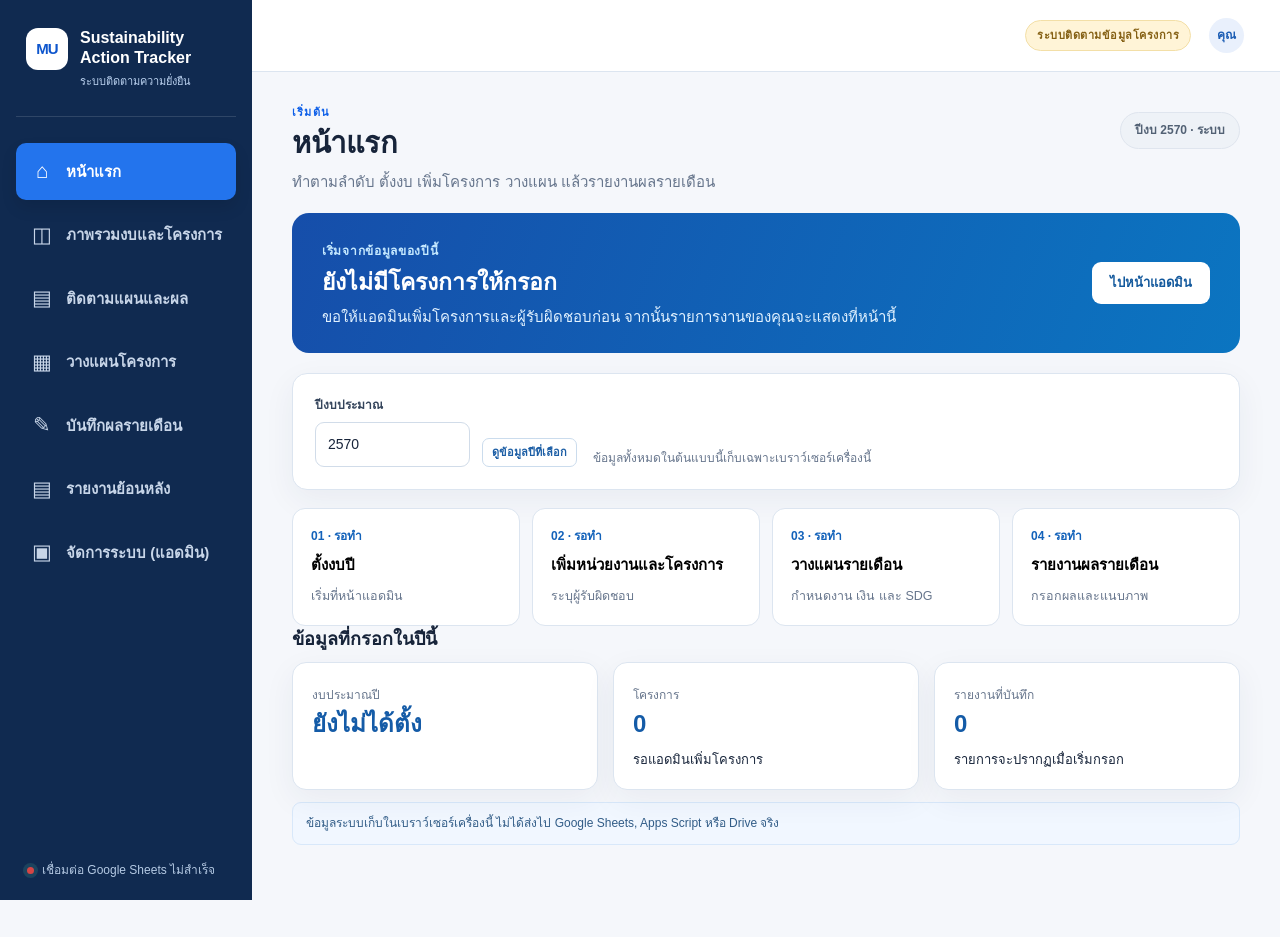
==== commit fe603951: "Connect project and report saves to Apps Script" ====
--- a/index.html
+++ b/index.html
@@ -20,7 +20,7 @@
         <button class="nav-item" data-page="archive"><span class="nav-icon">▤</span> รายงานย้อนหลัง</button>
         <button class="nav-item" data-page="admin"><span class="nav-icon">▣</span> จัดการระบบ (แอดมิน)</button>
       </nav>
-      <div class="sidebar-foot"><span class="pulse-dot"></span> รอเชื่อมต่อ Google Sheets</div>
+      <div class="sidebar-foot" id="connection-status"><span class="pulse-dot"></span> กำลังเชื่อมต่อ Google Sheets…</div>
     </aside>
     <main class="main-area">
       <header class="topbar"><div class="mobile-brand">MU <span>Sustainability Action Tracker</span></div><div class="topbar-right"><span class="prototype-pill">ระบบติดตามข้อมูลโครงการ</span><span class="avatar" title="ผู้ใช้งาน">คุณ</span></div></header>
@@ -28,7 +28,7 @@
       <div id="screen" class="starter-screen"></div>
     </main>
   </div>
-  <script src="starter.js?v=production-empty-1"></script>
+  <script src="starter.js?v=production-live-20261104-2"></script>
 </body>
 </html>
 
